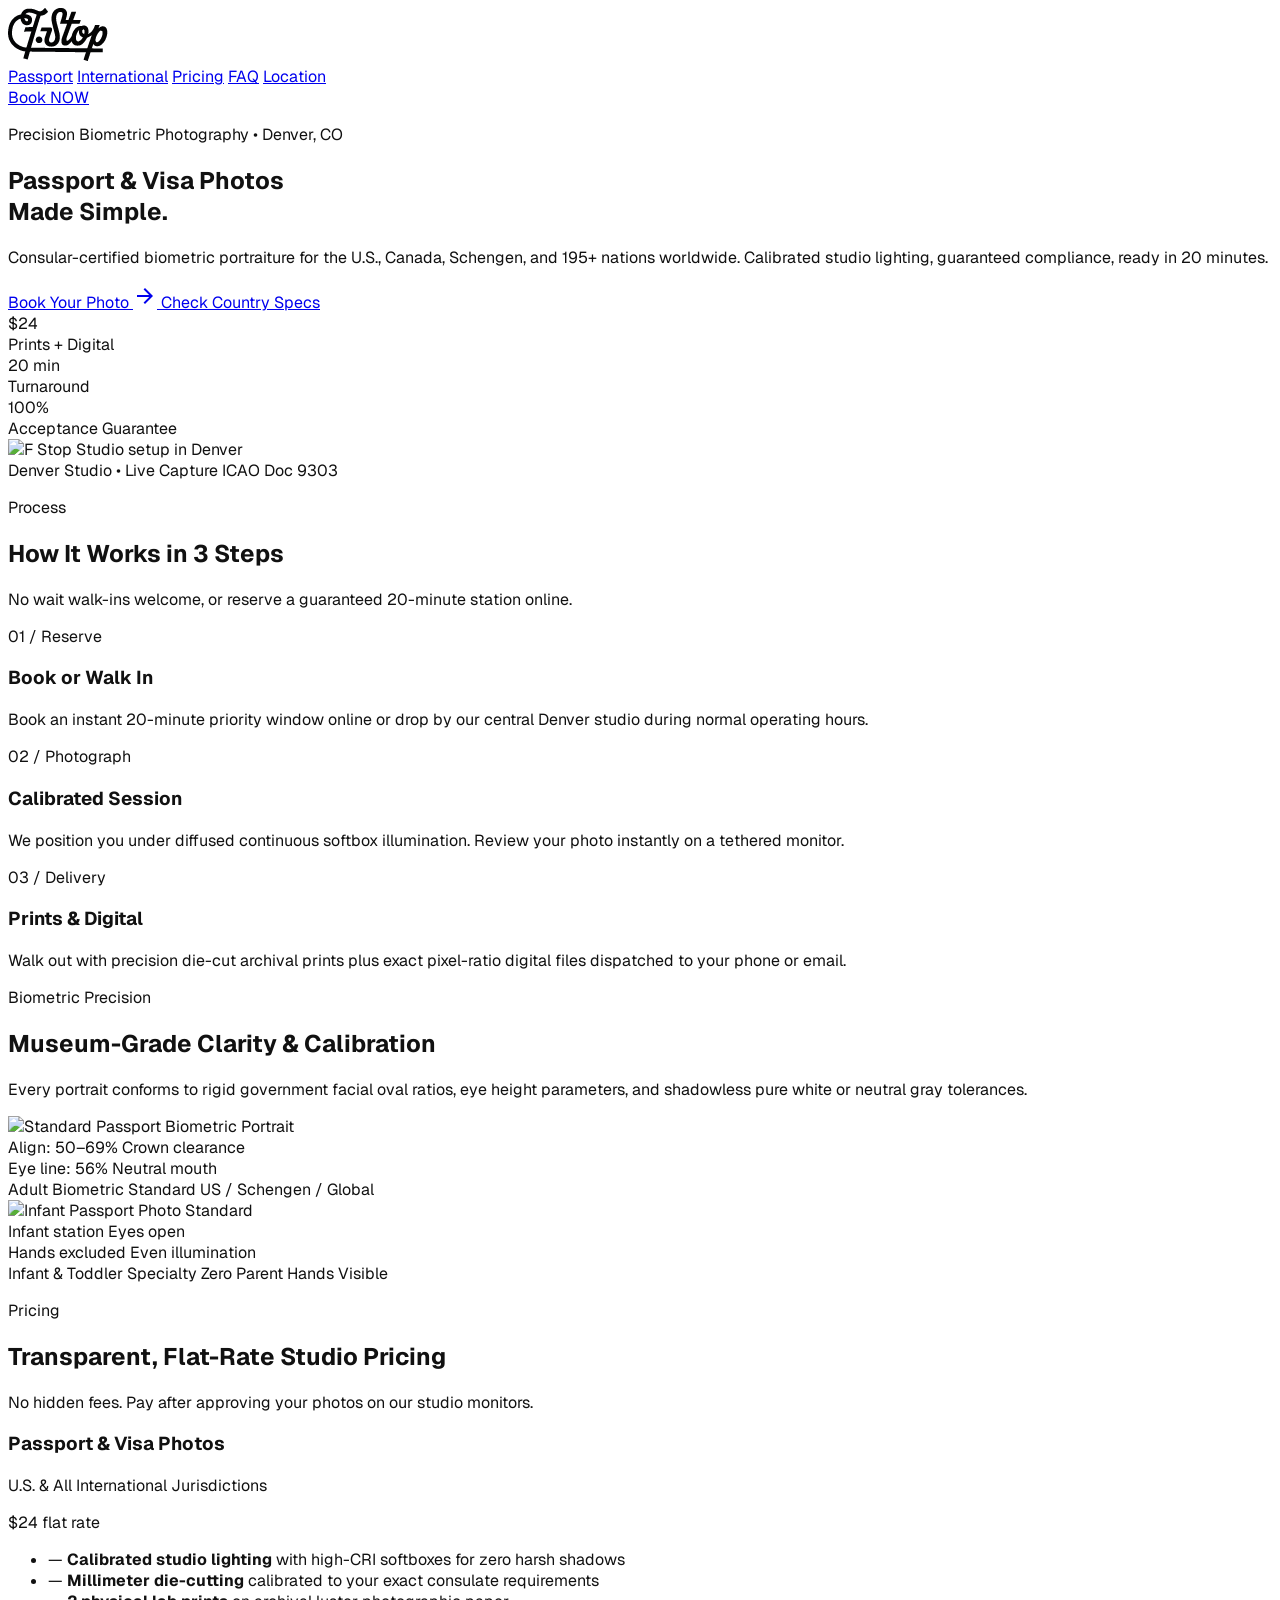
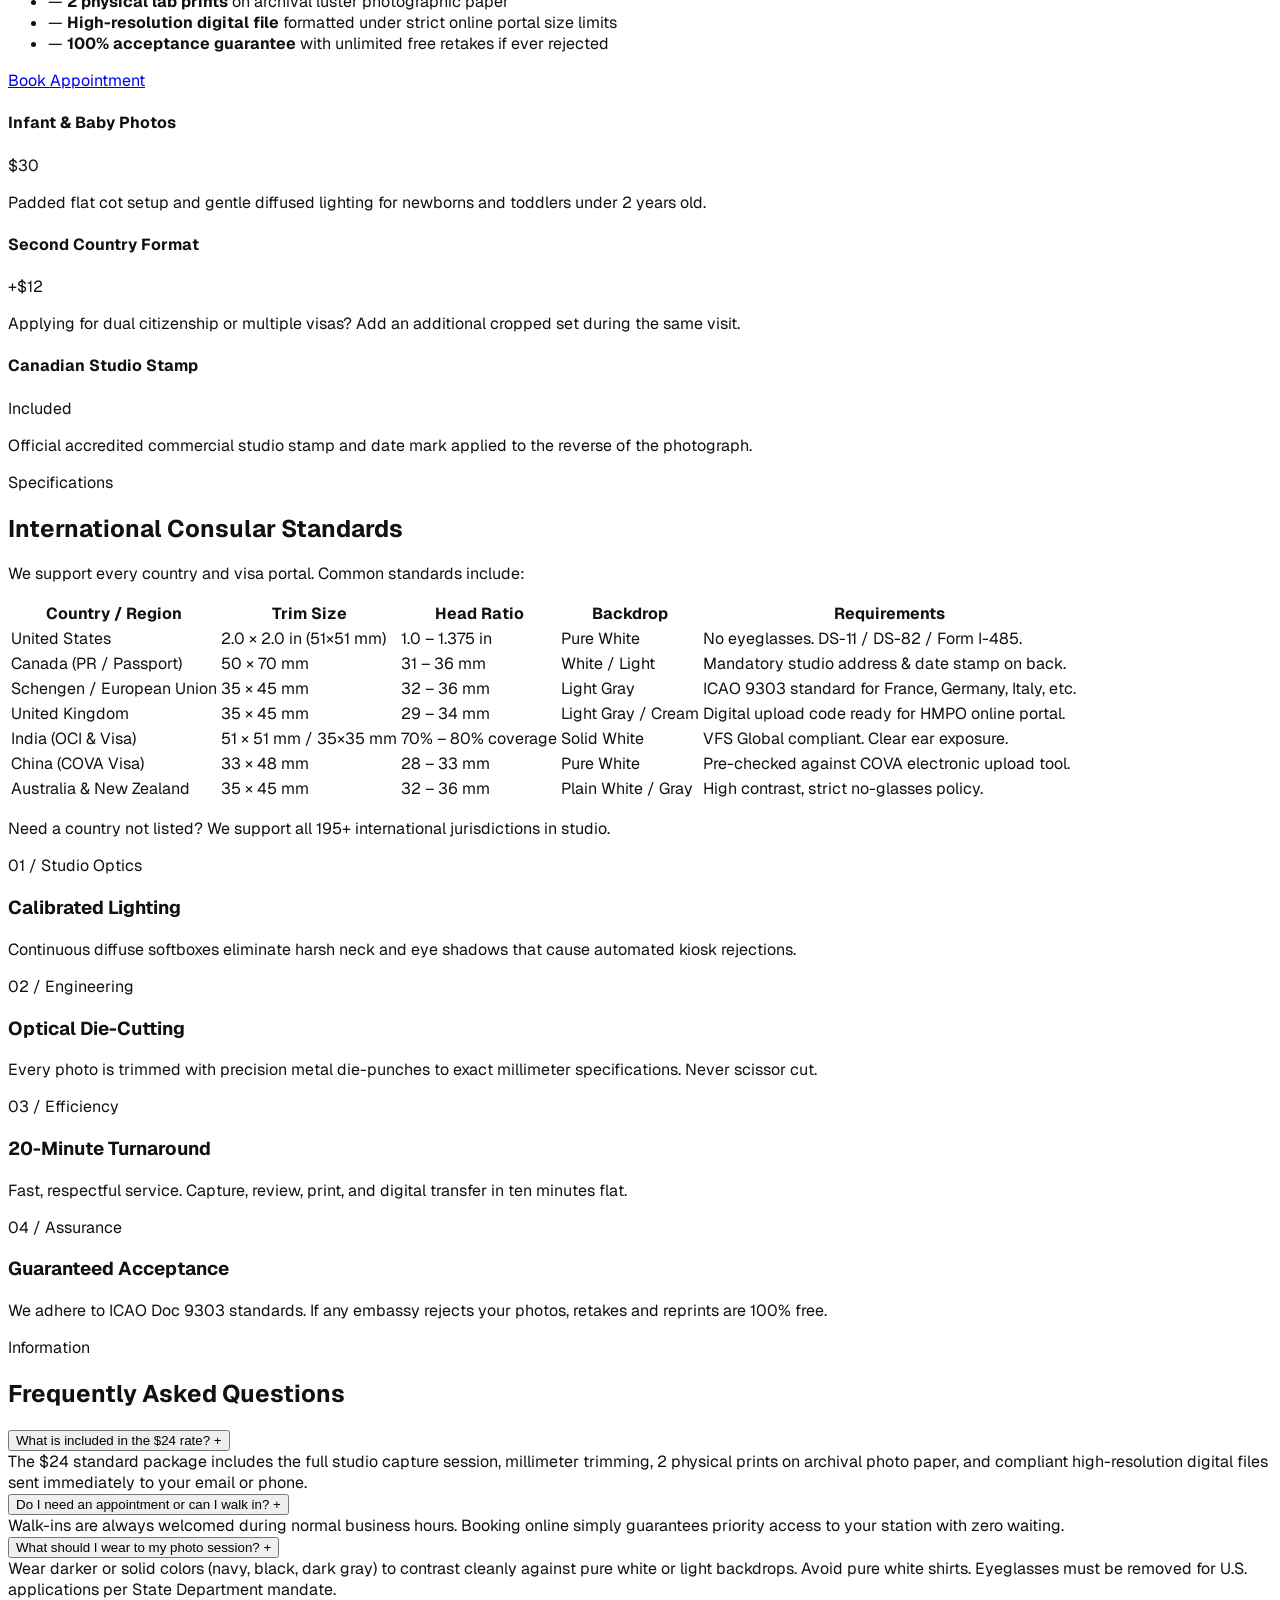
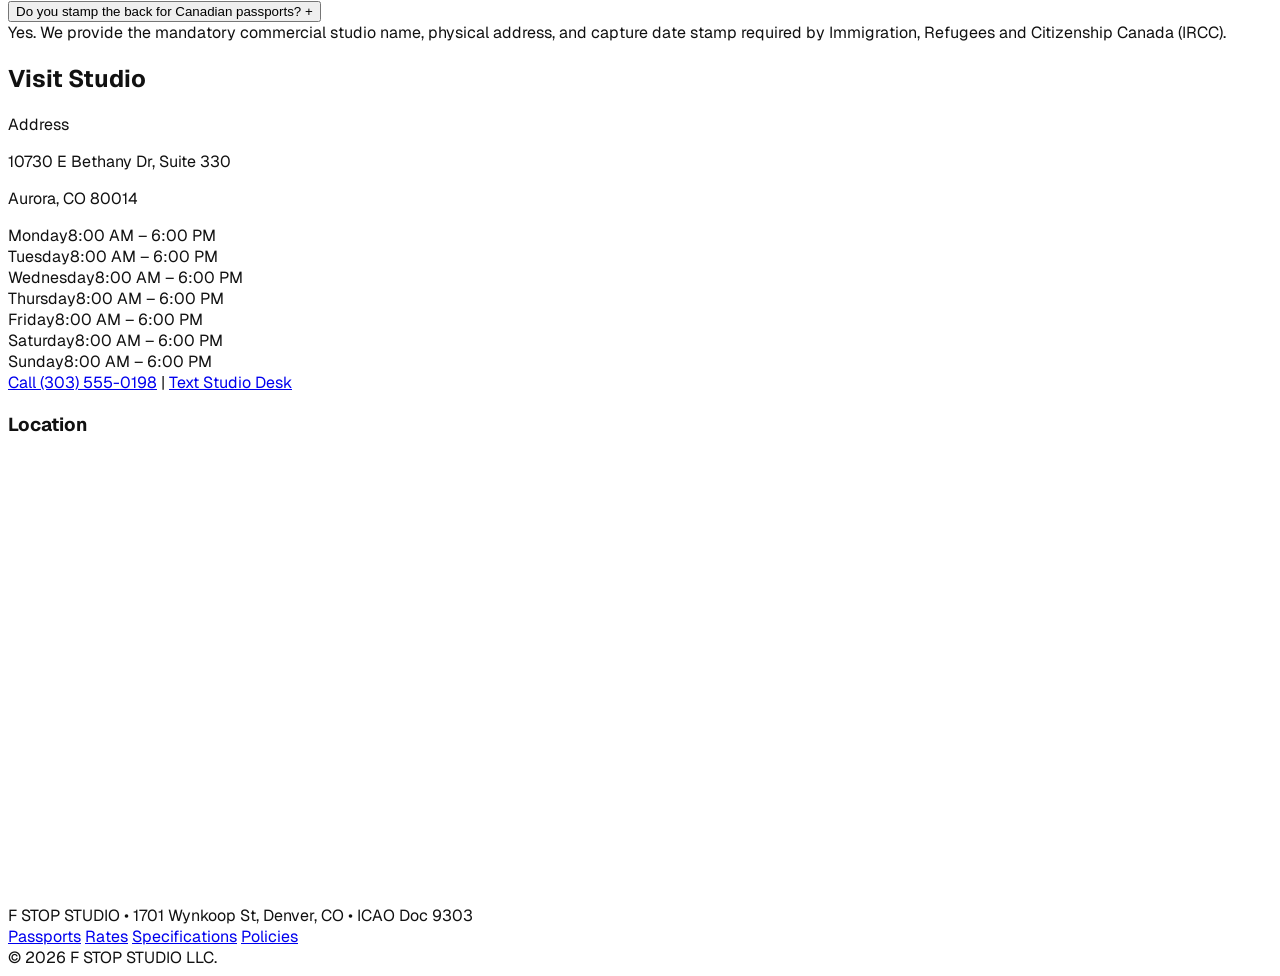
==== code.html @ d43435d1 "frist commit Co-authored-by: Copilot <copilot@github.com>" ====
<!DOCTYPE html>

<html class="scroll-smooth" lang="en"><head>
<meta charset="utf-8"/>
<meta content="width=device-width, initial-scale=1.0" name="viewport"/>
<title>F STOP — Precision Passport &amp; Visa Studio</title>
<link href="https://fonts.googleapis.com" rel="preconnect"/>
<link crossorigin="" href="https://fonts.gstatic.com" rel="preconnect"/>
<link href="https://fonts.googleapis.com/css2?family=Geist:wght@300;400;500;600&amp;family=JetBrains+Mono:wght@400;500&amp;display=swap" rel="stylesheet"/>
<link href="https://fonts.googleapis.com/css2?family=Material+Symbols+Outlined:wght,FILL@100..700,0..1&amp;display=swap" rel="stylesheet"/>
<script src="https://cdn.tailwindcss.com?plugins=forms,container-queries"></script>
<script id="tailwind-config">
    tailwind.config = {
      darkMode: "class",
      theme: {
        extend: {
          colors: {
            surface: "#FFFFFF",
            border: "#E5E7EB",
            muted: "#71717A",
            dark: "#111111",
            primary: "#000000"
          },
          fontFamily: {
            sans: ["Geist", "sans-serif"],
            mono: ["JetBrains Mono", "monospace"]
          }
        }
      }
    };
  </script>
<style>
    body {
      font-family: 'Geist', sans-serif;
      background-color: #FFFFFF;
      color: #111111;
      -webkit-font-smoothing: antialiased;
    }
  </style>
</head>
<body class="bg-surface text-dark selection:bg-black selection:text-white">
<!-- Minimal Header -->
<header class="fixed top-0 left-0 right-0 z-50 bg-white/90 backdrop-blur-md border-b border-border">
<div class="max-w-6xl mx-auto px-6 h-20 flex items-center justify-between">
<a class="flex items-center gap-3 tracking-tight group" href="#">
<!-- <span class="font-mono text-xs tracking-widest font-semibold uppercase border border-dark px-2 py-0.5">F STOP</span> -->
<span>
  <img src="Asset 4.png" alt="F Stop" style="width: 100px; height: auto;">
</span>
<!-- <span class="text-sm font-medium tracking-tight text-muted">Passport Studio</span> -->
</a>
<nav class="hidden md:flex items-center gap-8 text-sm">
<a class="text-dark/70 hover:text-dark transition-colors" href="#services">Passport</a>
<a class="text-dark/70 hover:text-dark transition-colors" href="#specs">International</a>
<a class="text-dark/70 hover:text-dark transition-colors" href="#pricing">Pricing</a>
<a class="text-dark/70 hover:text-dark transition-colors" href="#faq">FAQ</a>
<a class="text-dark/70 hover:text-dark transition-colors" href="#location">Location</a>
</nav>
<div class="flex items-center gap-4">
<a class="hidden sm:block font-mono text-xs text-muted hover:text-dark transition-colors" href="tel:3035550198"></a>
<a class="bg-black text-white px-5 py-2 text-xs font-mono uppercase tracking-wider hover:bg-neutral-800 transition-colors" href="https://app.acuityscheduling.com/schedule.php?owner=40415952">
          Book NOW
        </a>
</div>
</div>
</header>
<main class="pt-20">
<!-- Hero Section -->
<section class="max-w-6xl mx-auto px-6 pt-20 pb-24 border-b border-border">
<div class="grid grid-cols-1 lg:grid-cols-12 gap-12 lg:gap-8 items-center">
<div class="lg:col-span-7 space-y-8">
<div class="space-y-4">
<p class="font-mono text-xs tracking-widest uppercase text-muted">Precision Biometric Photography • Denver, CO</p>
<h1 class="text-5xl sm:text-6xl font-semibold tracking-tight leading-[1.08] text-dark">
              Passport &amp; Visa Photos <br/>
<span class="text-muted font-normal">Made Simple.</span>
</h1>
<p class="text-lg text-muted max-w-xl font-light leading-relaxed pt-2">
              Consular-certified biometric portraiture for the U.S., Canada, Schengen, and 195+ nations worldwide. Calibrated studio lighting, guaranteed compliance, ready in 20 minutes.
            </p>
</div>
<div class="flex flex-wrap items-center gap-4 pt-2">
<a class="bg-black text-white px-8 py-3.5 text-xs font-mono uppercase tracking-wider hover:bg-neutral-800 transition-all flex items-center gap-2" href="https://app.acuityscheduling.com/schedule.php?owner=40415952">
<span>Book Your Photo</span>
<span class="material-symbols-outlined text-[16px]">arrow_forward</span>
</a>
<a class="border border-border text-dark px-6 py-3.5 text-xs font-mono uppercase tracking-wider hover:border-dark transition-colors" href="#specs">
              Check Country Specs
            </a>
</div>
<div class="pt-6 border-t border-border grid grid-cols-3 gap-6 text-left">
<div>
<div class="font-mono text-2xl font-medium tracking-tight">$24</div>
<div class="text-xs text-muted mt-1 font-mono uppercase">Prints + Digital</div>
</div>
<div>
<div class="font-mono text-2xl font-medium tracking-tight">20 min</div>
<div class="text-xs text-muted mt-1 font-mono uppercase">Turnaround</div>
</div>
<div>
<div class="font-mono text-2xl font-medium tracking-tight">100%</div>
<div class="text-xs text-muted mt-1 font-mono uppercase">Acceptance Guarantee</div>
</div>
</div>
</div>
<div class="lg:col-span-5">
<div class="relative border border-border p-2 bg-white">
<img alt="F Stop Studio setup in Denver" class="w-full aspect-[4/3] object-cover grayscale contrast-105" src="https://lh3.googleusercontent.com/aida/[base64]"/>
<div class="p-4 flex items-center justify-between border-t border-border mt-2 font-mono text-[11px] text-muted uppercase">
<span>Denver Studio • Live Capture</span>
<span>ICAO Doc 9303</span>
</div>
</div>
</div>
</div>
</section>
<!-- How It Works (Ultra-clean 3 Steps) -->
<section class="max-w-6xl mx-auto px-6 py-24 border-b border-border">
<div class="flex flex-col md:flex-row md:items-end justify-between mb-16 gap-4">
<div>
<p class="font-mono text-xs uppercase tracking-widest text-muted mb-2">Process</p>
<h2 class="text-3xl font-semibold tracking-tight">How It Works in 3 Steps</h2>
</div>
<p class="text-sm text-muted max-w-sm">No wait walk-ins welcome, or reserve a guaranteed 20-minute station online.</p>
</div>
<div class="grid grid-cols-1 md:grid-cols-3 gap-8">
<div class="border-t border-dark pt-6 space-y-3">
<span class="font-mono text-xs text-muted uppercase block">01 / Reserve</span>
<h3 class="text-lg font-medium text-dark">Book or Walk In</h3>
<p class="text-sm text-muted leading-relaxed font-light">
            Book an instant 20-minute priority window online or drop by our central Denver studio during normal operating hours.
          </p>
</div>
<div class="border-t border-dark pt-6 space-y-3">
<span class="font-mono text-xs text-muted uppercase block">02 / Photograph</span>
<h3 class="text-lg font-medium text-dark">Calibrated Session</h3>
<p class="text-sm text-muted leading-relaxed font-light">
            We position you under diffused continuous softbox illumination. Review your photo instantly on a tethered monitor.
          </p>
</div>
<div class="border-t border-dark pt-6 space-y-3">
<span class="font-mono text-xs text-muted uppercase block">03 / Delivery</span>
<h3 class="text-lg font-medium text-dark">Prints &amp; Digital</h3>
<p class="text-sm text-muted leading-relaxed font-light">
            Walk out with precision die-cut archival prints plus exact pixel-ratio digital files dispatched to your phone or email.
          </p>
</div>
</div>
</section>
<!-- Visual Biometric Showcase -->
<section class="max-w-6xl mx-auto px-6 py-24 border-b border-border">
<div class="max-w-2xl mb-16">
<p class="font-mono text-xs uppercase tracking-widest text-muted mb-2">Biometric Precision</p>
<h2 class="text-3xl font-semibold tracking-tight">Museum-Grade Clarity &amp; Calibration</h2>
<p class="text-sm text-muted font-light mt-3">Every portrait conforms to rigid government facial oval ratios, eye height parameters, and shadowless pure white or neutral gray tolerances.</p>
</div>
<div class="grid grid-cols-1 md:grid-cols-2 gap-8">
<!-- Adult Sample -->
<div class="border border-border p-4 bg-white">
<div class="relative overflow-hidden aspect-square bg-neutral-100">
<img alt="Standard Passport Biometric Portrait" class="w-full h-full object-cover grayscale" src="https://lh3.googleusercontent.com/aida/[base64]"/>
<!-- Minimal reticle overlay -->
<div class="absolute inset-0 border border-dark/20 m-6 pointer-events-none flex flex-col justify-between p-3 font-mono text-[10px] text-dark/60 uppercase">
<div class="flex justify-between">
<span>Align: 50–69%</span>
<span>Crown clearance</span>
</div>
<div class="border-t border-dashed border-dark/30 w-full"></div>
<div class="flex justify-between">
<span>Eye line: 56%</span>
<span>Neutral mouth</span>
</div>
</div>
</div>
<div class="pt-4 flex items-center justify-between font-mono text-xs">
<span class="font-medium text-dark uppercase">Adult Biometric Standard</span>
<span class="text-muted">US / Schengen / Global</span>
</div>
</div>
<!-- Baby Sample -->
<div class="border border-border p-4 bg-white">
<div class="relative overflow-hidden aspect-square bg-neutral-100">
<img alt="Infant Passport Photo Standard" class="w-full h-full object-cover grayscale" src="https://lh3.googleusercontent.com/aida/[base64]"/>
<div class="absolute inset-0 border border-dark/20 m-6 pointer-events-none flex flex-col justify-between p-3 font-mono text-[10px] text-dark/60 uppercase">
<div class="flex justify-between">
<span>Infant station</span>
<span>Eyes open</span>
</div>
<div class="border-t border-dashed border-dark/30 w-full"></div>
<div class="flex justify-between">
<span>Hands excluded</span>
<span>Even illumination</span>
</div>
</div>
</div>
<div class="pt-4 flex items-center justify-between font-mono text-xs">
<span class="font-medium text-dark uppercase">Infant &amp; Toddler Specialty</span>
<span class="text-muted">Zero Parent Hands Visible</span>
</div>
</div>
</div>
</section>
<!-- Pricing (Consolidated & Minimal) -->
<section class="max-w-6xl mx-auto px-6 py-24 border-b border-border" id="pricing">
<div class="max-w-2xl mb-16">
<p class="font-mono text-xs uppercase tracking-widest text-muted mb-2">Pricing</p>
<h2 class="text-3xl font-semibold tracking-tight">Transparent, Flat-Rate Studio Pricing</h2>
<p class="text-sm text-muted font-light mt-3">No hidden fees. Pay after approving your photos on our studio monitors.</p>
</div>
<div class="grid grid-cols-1 lg:grid-cols-12 gap-8">
<!-- Main Service -->
<div class="lg:col-span-7 border border-dark p-8 md:p-10 flex flex-col justify-between">
<div>
<div class="flex items-baseline justify-between border-b border-border pb-6">
<div>
<h3 class="text-xl font-medium text-dark">Passport &amp; Visa Photos</h3>
<p class="text-xs font-mono uppercase text-muted mt-1">U.S. &amp; All International Jurisdictions</p>
</div>
<div class="text-right">
<span class="font-mono text-4xl font-semibold">$24</span>
<span class="text-xs text-muted block font-mono">flat rate</span>
</div>
</div>
<ul class="space-y-4 py-8 text-sm font-light">
<li class="flex items-start gap-3">
<span class="font-mono text-xs text-muted mt-0.5">—</span>
<span><strong>Calibrated studio lighting</strong> with high-CRI softboxes for zero harsh shadows</span>
</li>
<li class="flex items-start gap-3">
<span class="font-mono text-xs text-muted mt-0.5">—</span>
<span><strong>Millimeter die-cutting</strong> calibrated to your exact consulate requirements</span>
</li>
<li class="flex items-start gap-3">
<span class="font-mono text-xs text-muted mt-0.5">—</span>
<span><strong>2 physical lab prints</strong> on archival luster photographic paper</span>
</li>
<li class="flex items-start gap-3">
<span class="font-mono text-xs text-muted mt-0.5">—</span>
<span><strong>High-resolution digital file</strong> formatted under strict online portal size limits</span>
</li>
<li class="flex items-start gap-3">
<span class="font-mono text-xs text-muted mt-0.5">—</span>
<span><strong>100% acceptance guarantee</strong> with unlimited free retakes if ever rejected</span>
</li>
</ul>
</div>
<a class="w-full bg-black text-white text-center py-3.5 text-xs font-mono uppercase tracking-wider hover:bg-neutral-800 transition-colors" href="https://app.acuityscheduling.com/schedule.php?owner=40415952">
            Book Appointment 
          </a>
</div>
<!-- Add-on Services -->
<div class="lg:col-span-5 flex flex-col justify-between gap-6">
<div class="border border-border p-6 space-y-2">
<div class="flex justify-between items-baseline">
<h4 class="font-medium text-dark text-base">Infant &amp; Baby Photos</h4>
<span class="font-mono text-lg font-medium">$30</span>
</div>
<p class="text-xs text-muted leading-relaxed font-light">
              Padded flat cot setup and gentle diffused lighting for newborns and toddlers under 2 years old.
            </p>
</div>
<div class="border border-border p-6 space-y-2">
<div class="flex justify-between items-baseline">
<h4 class="font-medium text-dark text-base">Second Country Format</h4>
<span class="font-mono text-lg font-medium">+$12</span>
</div>
<p class="text-xs text-muted leading-relaxed font-light">
              Applying for dual citizenship or multiple visas? Add an additional cropped set during the same visit.
            </p>
</div>
<div class="border border-border p-6 space-y-2">
<div class="flex justify-between items-baseline">
<h4 class="font-medium text-dark text-base">Canadian Studio Stamp</h4>
<span class="font-mono text-lg font-medium">Included</span>
</div>
<p class="text-xs text-muted leading-relaxed font-light">
              Official accredited commercial studio stamp and date mark applied to the reverse of the photograph.
            </p>
</div>
</div>
</div>
</section>
<!-- Country Specifications Grid (Clean & Scannable Table) -->
<section class="max-w-6xl mx-auto px-6 py-24 border-b border-border" id="specs">
<div class="max-w-2xl mb-16">
<p class="font-mono text-xs uppercase tracking-widest text-muted mb-2">Specifications</p>
<h2 class="text-3xl font-semibold tracking-tight">International Consular Standards</h2>
<p class="text-sm text-muted font-light mt-3">We support every country and visa portal. Common standards include:</p>
</div>
<div class="overflow-x-auto">
<table class="w-full text-left text-sm font-light border-collapse">
<thead>
<tr class="border-b border-dark font-mono text-xs uppercase text-muted">
<th class="py-4 pr-6">Country / Region</th>
<th class="py-4 px-6">Trim Size</th>
<th class="py-4 px-6">Head Ratio</th>
<th class="py-4 px-6">Backdrop</th>
<th class="py-4 pl-6">Requirements</th>
</tr>
</thead>
<tbody class="divide-y divide-border">
<tr>
<td class="py-4 pr-6 font-medium text-dark">United States</td>
<td class="py-4 px-6 font-mono text-xs">2.0 × 2.0 in (51×51 mm)</td>
<td class="py-4 px-6">1.0 – 1.375 in</td>
<td class="py-4 px-6">Pure White</td>
<td class="py-4 pl-6 text-muted text-xs">No eyeglasses. DS-11 / DS-82 / Form I-485.</td>
</tr>
<tr>
<td class="py-4 pr-6 font-medium text-dark">Canada (PR / Passport)</td>
<td class="py-4 px-6 font-mono text-xs">50 × 70 mm</td>
<td class="py-4 px-6">31 – 36 mm</td>
<td class="py-4 px-6">White / Light</td>
<td class="py-4 pl-6 text-muted text-xs">Mandatory studio address &amp; date stamp on back.</td>
</tr>
<tr>
<td class="py-4 pr-6 font-medium text-dark">Schengen / European Union</td>
<td class="py-4 px-6 font-mono text-xs">35 × 45 mm</td>
<td class="py-4 px-6">32 – 36 mm</td>
<td class="py-4 px-6">Light Gray</td>
<td class="py-4 pl-6 text-muted text-xs">ICAO 9303 standard for France, Germany, Italy, etc.</td>
</tr>
<tr>
<td class="py-4 pr-6 font-medium text-dark">United Kingdom</td>
<td class="py-4 px-6 font-mono text-xs">35 × 45 mm</td>
<td class="py-4 px-6">29 – 34 mm</td>
<td class="py-4 px-6">Light Gray / Cream</td>
<td class="py-4 pl-6 text-muted text-xs">Digital upload code ready for HMPO online portal.</td>
</tr>
<tr>
<td class="py-4 pr-6 font-medium text-dark">India (OCI &amp; Visa)</td>
<td class="py-4 px-6 font-mono text-xs">51 × 51 mm / 35×35 mm</td>
<td class="py-4 px-6">70% – 80% coverage</td>
<td class="py-4 px-6">Solid White</td>
<td class="py-4 pl-6 text-muted text-xs">VFS Global compliant. Clear ear exposure.</td>
</tr>
<tr>
<td class="py-4 pr-6 font-medium text-dark">China (COVA Visa)</td>
<td class="py-4 px-6 font-mono text-xs">33 × 48 mm</td>
<td class="py-4 px-6">28 – 33 mm</td>
<td class="py-4 px-6">Pure White</td>
<td class="py-4 pl-6 text-muted text-xs">Pre-checked against COVA electronic upload tool.</td>
</tr>
<tr>
<td class="py-4 pr-6 font-medium text-dark">Australia &amp; New Zealand</td>
<td class="py-4 px-6 font-mono text-xs">35 × 45 mm</td>
<td class="py-4 px-6">32 – 36 mm</td>
<td class="py-4 px-6">Plain White / Gray</td>
<td class="py-4 pl-6 text-muted text-xs">High contrast, strict no-glasses policy.</td>
</tr>
</tbody>
</table>
</div>
<p class="text-xs font-mono text-muted mt-6">Need a country not listed? We support all 195+ international jurisdictions in studio.</p>
</section>
<!-- Why F Stop (4 Minimalist Pillars) -->
<section class="max-w-6xl mx-auto px-6 py-24 border-b border-border">
<div class="grid grid-cols-1 md:grid-cols-2 lg:grid-cols-4 gap-8">
<div class="space-y-3">
<span class="font-mono text-xs text-muted uppercase block">01 / Studio Optics</span>
<h3 class="text-base font-medium text-dark">Calibrated Lighting</h3>
<p class="text-xs text-muted leading-relaxed font-light">
            Continuous diffuse softboxes eliminate harsh neck and eye shadows that cause automated kiosk rejections.
          </p>
</div>
<div class="space-y-3">
<span class="font-mono text-xs text-muted uppercase block">02 / Engineering</span>
<h3 class="text-base font-medium text-dark">Optical Die-Cutting</h3>
<p class="text-xs text-muted leading-relaxed font-light">
            Every photo is trimmed with precision metal die-punches to exact millimeter specifications. Never scissor cut.
          </p>
</div>
<div class="space-y-3">
<span class="font-mono text-xs text-muted uppercase block">03 / Efficiency</span>
<h3 class="text-base font-medium text-dark">20-Minute Turnaround</h3>
<p class="text-xs text-muted leading-relaxed font-light">
            Fast, respectful service. Capture, review, print, and digital transfer in ten minutes flat.
          </p>
</div>
<div class="space-y-3">
<span class="font-mono text-xs text-muted uppercase block">04 / Assurance</span>
<h3 class="text-base font-medium text-dark">Guaranteed Acceptance</h3>
<p class="text-xs text-muted leading-relaxed font-light">
            We adhere to ICAO Doc 9303 standards. If any embassy rejects your photos, retakes and reprints are 100% free.
          </p>
</div>
</div>
</section>
<!-- FAQ Accordion -->
<section class="max-w-6xl mx-auto px-6 py-24 border-b border-border" id="faq">
<div class="max-w-2xl mb-16">
<p class="font-mono text-xs uppercase tracking-widest text-muted mb-2">Information</p>
<h2 class="text-3xl font-semibold tracking-tight">Frequently Asked Questions</h2>
</div>
<div class="max-w-3xl space-y-4 divide-y divide-border">
<div class="pt-4">
<button class="w-full text-left font-medium text-dark flex justify-between items-center py-2 text-base" onclick="this.nextElementSibling.classList.toggle('hidden')">
<span>What is included in the $24 rate?</span>
<span class="font-mono text-muted text-sm">+</span>
</button>
<div class="text-sm text-muted font-light pt-2 pb-4 leading-relaxed">
            The $24 standard package includes the full studio capture session, millimeter trimming, 2 physical prints on archival photo paper, and compliant high-resolution digital files sent immediately to your email or phone.
          </div>
</div>
<div class="pt-4">
<button class="w-full text-left font-medium text-dark flex justify-between items-center py-2 text-base" onclick="this.nextElementSibling.classList.toggle('hidden')">
<span>Do I need an appointment or can I walk in?</span>
<span class="font-mono text-muted text-sm">+</span>
</button>
<div class="hidden text-sm text-muted font-light pt-2 pb-4 leading-relaxed">
            Walk-ins are always welcomed during normal business hours. Booking online simply guarantees priority access to your station with zero waiting.
          </div>
</div>
<div class="pt-4">
<button class="w-full text-left font-medium text-dark flex justify-between items-center py-2 text-base" onclick="this.nextElementSibling.classList.toggle('hidden')">
<span>What should I wear to my photo session?</span>
<span class="font-mono text-muted text-sm">+</span>
</button>
<div class="hidden text-sm text-muted font-light pt-2 pb-4 leading-relaxed">
            Wear darker or solid colors (navy, black, dark gray) to contrast cleanly against pure white or light backdrops. Avoid pure white shirts. Eyeglasses must be removed for U.S. applications per State Department mandate.
          </div>
</div>
<div class="pt-4">
<button class="w-full text-left font-medium text-dark flex justify-between items-center py-2 text-base" onclick="this.nextElementSibling.classList.toggle('hidden')">
<span>Do you stamp the back for Canadian passports?</span>
<span class="font-mono text-muted text-sm">+</span>
</button>
<div class="hidden text-sm text-muted font-light pt-2 pb-4 leading-relaxed">
            Yes. We provide the mandatory commercial studio name, physical address, and capture date stamp required by Immigration, Refugees and Citizenship Canada (IRCC).
          </div>
</div>
</div>
</section>
<!-- Location & Direct Booking -->
<section class="max-w-6xl mx-auto px-6 py-24" id="book">
<div class="grid grid-cols-1 lg:grid-cols-12 gap-12 items-start" id="location">
<!-- Location details -->
<div class="lg:col-span-5 space-y-6">
<div>
<!-- <p class="font-mono text-xs uppercase tracking-widest text-muted mb-2">Visit Studio</p> -->
<h2 class="text-3xl font-semibold tracking-tight">Visit Studio</h2>
</div>
<div class="border border-border p-6 space-y-4">
<div>
<span class="font-mono text-xs uppercase text-muted block mb-1">Address</span>
<p class="text-sm font-medium text-dark">10730 E Bethany Dr, Suite 330</p>
<p class="text-sm text-muted">Aurora, CO 80014</p>
</div>
<div class="border-t border-border pt-4">
<!-- <span class="font-mono text-xs uppercase text-muted block mb-1">Studio Hours</span> -->
<div class="text-xs font-mono space-y-1 text-muted">

<div class="flex justify-between"><span>Monday</span><span class="text-dark font-medium">8:00 AM – 6:00 PM</span></div>
<div class="flex justify-between"><span>Tuesday</span><span class="text-dark font-medium">8:00 AM – 6:00 PM</span></div>
<div class="flex justify-between"><span>Wednesday</span><span class="text-dark font-medium">8:00 AM – 6:00 PM</span></div>
<div class="flex justify-between"><span>Thursday</span><span class="text-dark font-medium">8:00 AM – 6:00 PM</span></div>
<div class="flex justify-between"><span>Friday</span><span class="text-dark font-medium">8:00 AM – 6:00 PM</span></div>
<div class="flex justify-between"><span>Saturday</span><span class="text-dark font-medium">8:00 AM – 6:00 PM</span></div>
<div class="flex justify-between"><span>Sunday</span><span class="text-dark font-medium">8:00 AM – 6:00 PM</span></div>

<div class="mt-4 text-sm text-dark">
  <!-- <span class="font-medium">Emergency appointments:</span>
  <a href="tel:7202667784" class="font-medium">720-266-7784</a> -->
</div>


</div>
</div>
<div class="border-t border-border pt-4 flex gap-4">
<a class="text-xs font-mono uppercase underline hover:text-muted" href="tel:3035550198">Call (303) 555-0198</a>
<span class="text-border">|</span>
<a class="text-xs font-mono uppercase underline hover:text-muted" href="sms:3035550198">Text Studio Desk</a>
</div>
</div>
</div>
<!-- Minimal booking form -->
<div class="lg:col-span-7 border border-dark p-8 md:p-10 bg-white">
<div class="mb-6 pb-6 border-b border-border">
<h3 class="text-xl font-medium text-dark">Location</h3>
<!-- <p class="text-xs font-mono uppercase text-muted mt-1">10-Minute Appointment • Pay $24 in Studio</p> -->
<div style="width: 100%; border-radius: 12px; overflow: hidden; filter: grayscale(100%);">
  <iframe 
    src="https://www.google.com/maps/embed?pb=!1m18!1m12!1m3!1d3071.429118468014!2d-104.8629672!3d39.6625607!2m3!1f0!2f0!3f0!3m2!1i1024!2i768!4f13.1!3m3!1m2!1s0x876c87ede02fca35%3A0xc6ae690328f31f79!2s10730%20E%20Bethany%20Dr%2C%20Aurora%2C%20CO%2080014!5e0!3m2!1sen!2sus!4v1789691724222!5m2!1sen!2sus"
    width="600"
    height="450"
    style="border: 0; width: 100%; height: 450px; display: block;"
    allowfullscreen=""
    loading="lazy"
    referrerpolicy="strict-origin-when-cross-origin">
  </iframe>
</div>
</div>

</div>
</div>
</section>
</main>
<!-- Minimalist Footer -->
<footer class="border-t border-border py-12 bg-white">
<div class="max-w-6xl mx-auto px-6 flex flex-col md:flex-row items-center justify-between gap-6 font-mono text-xs text-muted">
<div class="flex items-center gap-4">
<span class="text-dark font-medium">F STOP STUDIO</span>
<span>•</span>
<span>1701 Wynkoop St, Denver, CO</span>
<span>•</span>
<span>ICAO Doc 9303</span>
</div>
<div class="flex items-center gap-6">
<a class="hover:text-dark transition-colors" href="#services">Passports</a>
<a class="hover:text-dark transition-colors" href="#pricing">Rates</a>
<a class="hover:text-dark transition-colors" href="#specs">Specifications</a>
<a class="hover:text-dark transition-colors" href="#faq">Policies</a>
</div>
<div>
<span>© 2026 F STOP STUDIO LLC.</span>
</div>
</div>
</footer>
</body></html>
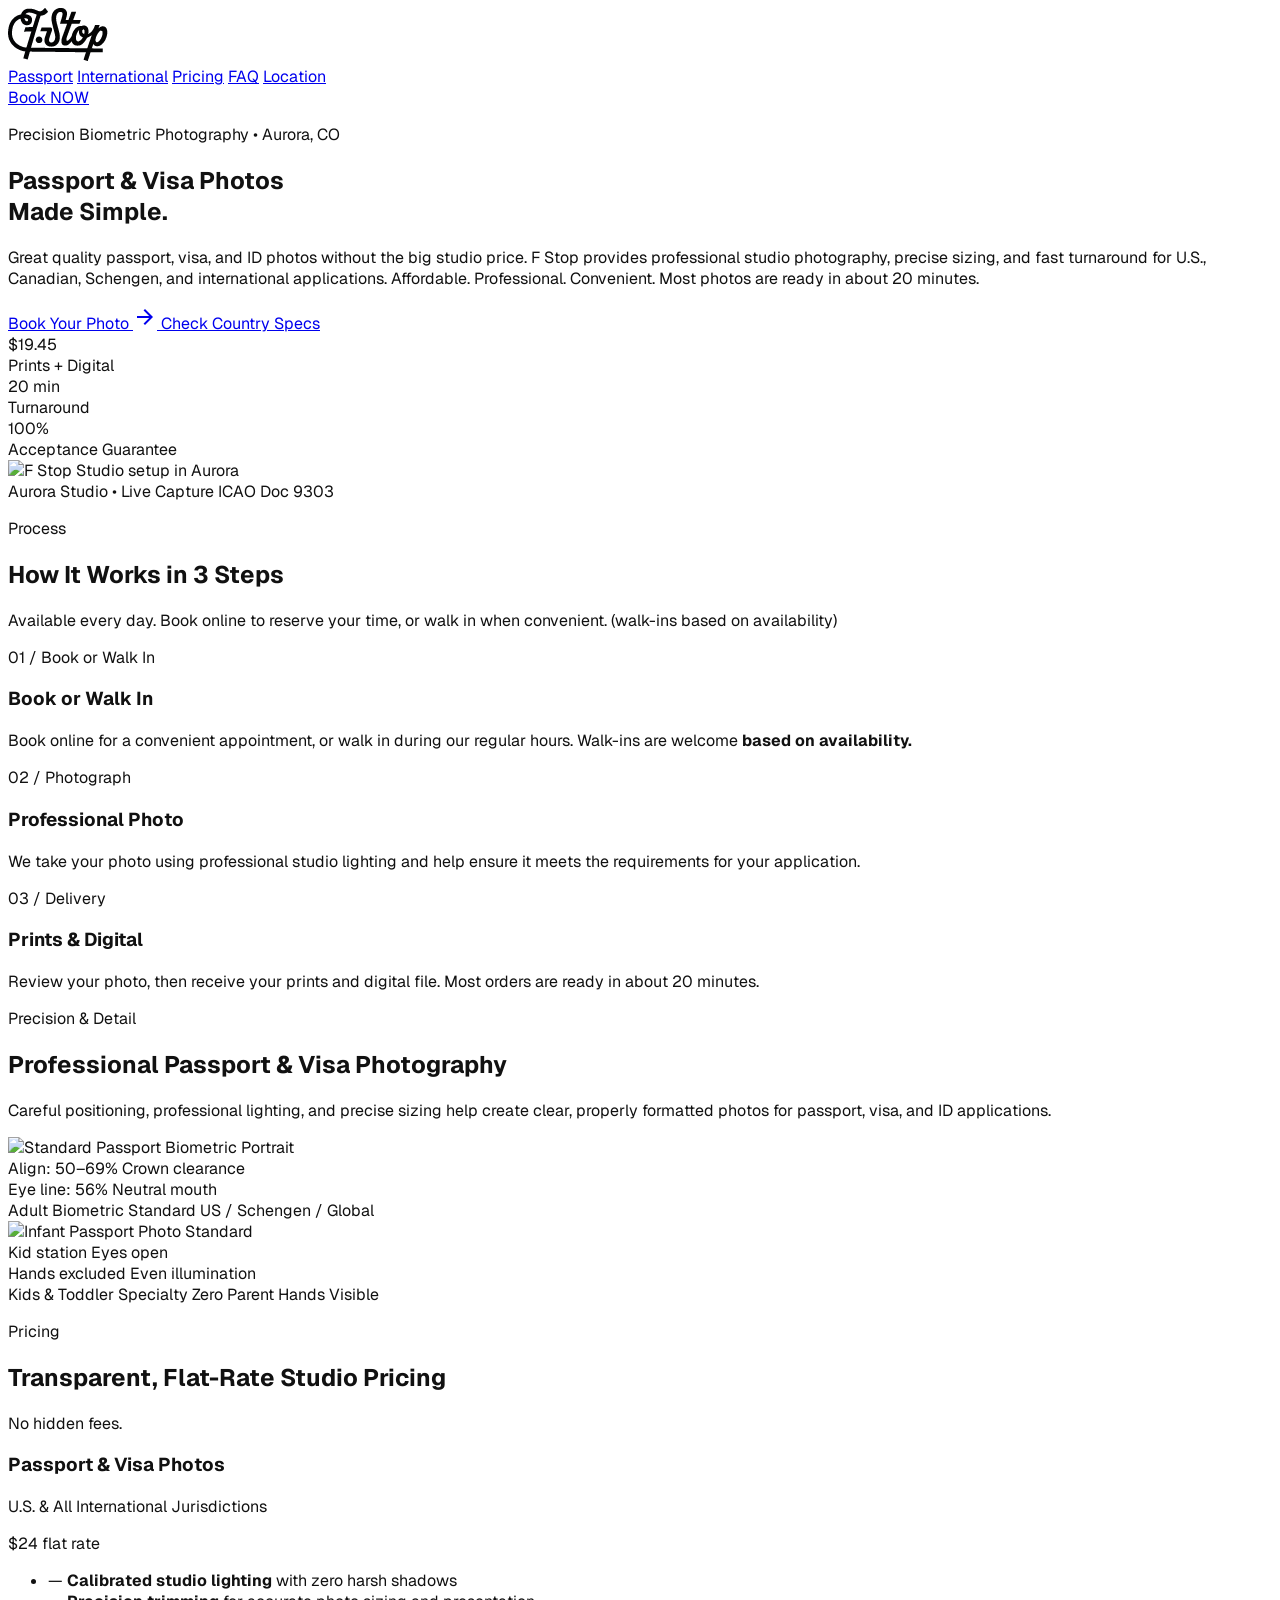
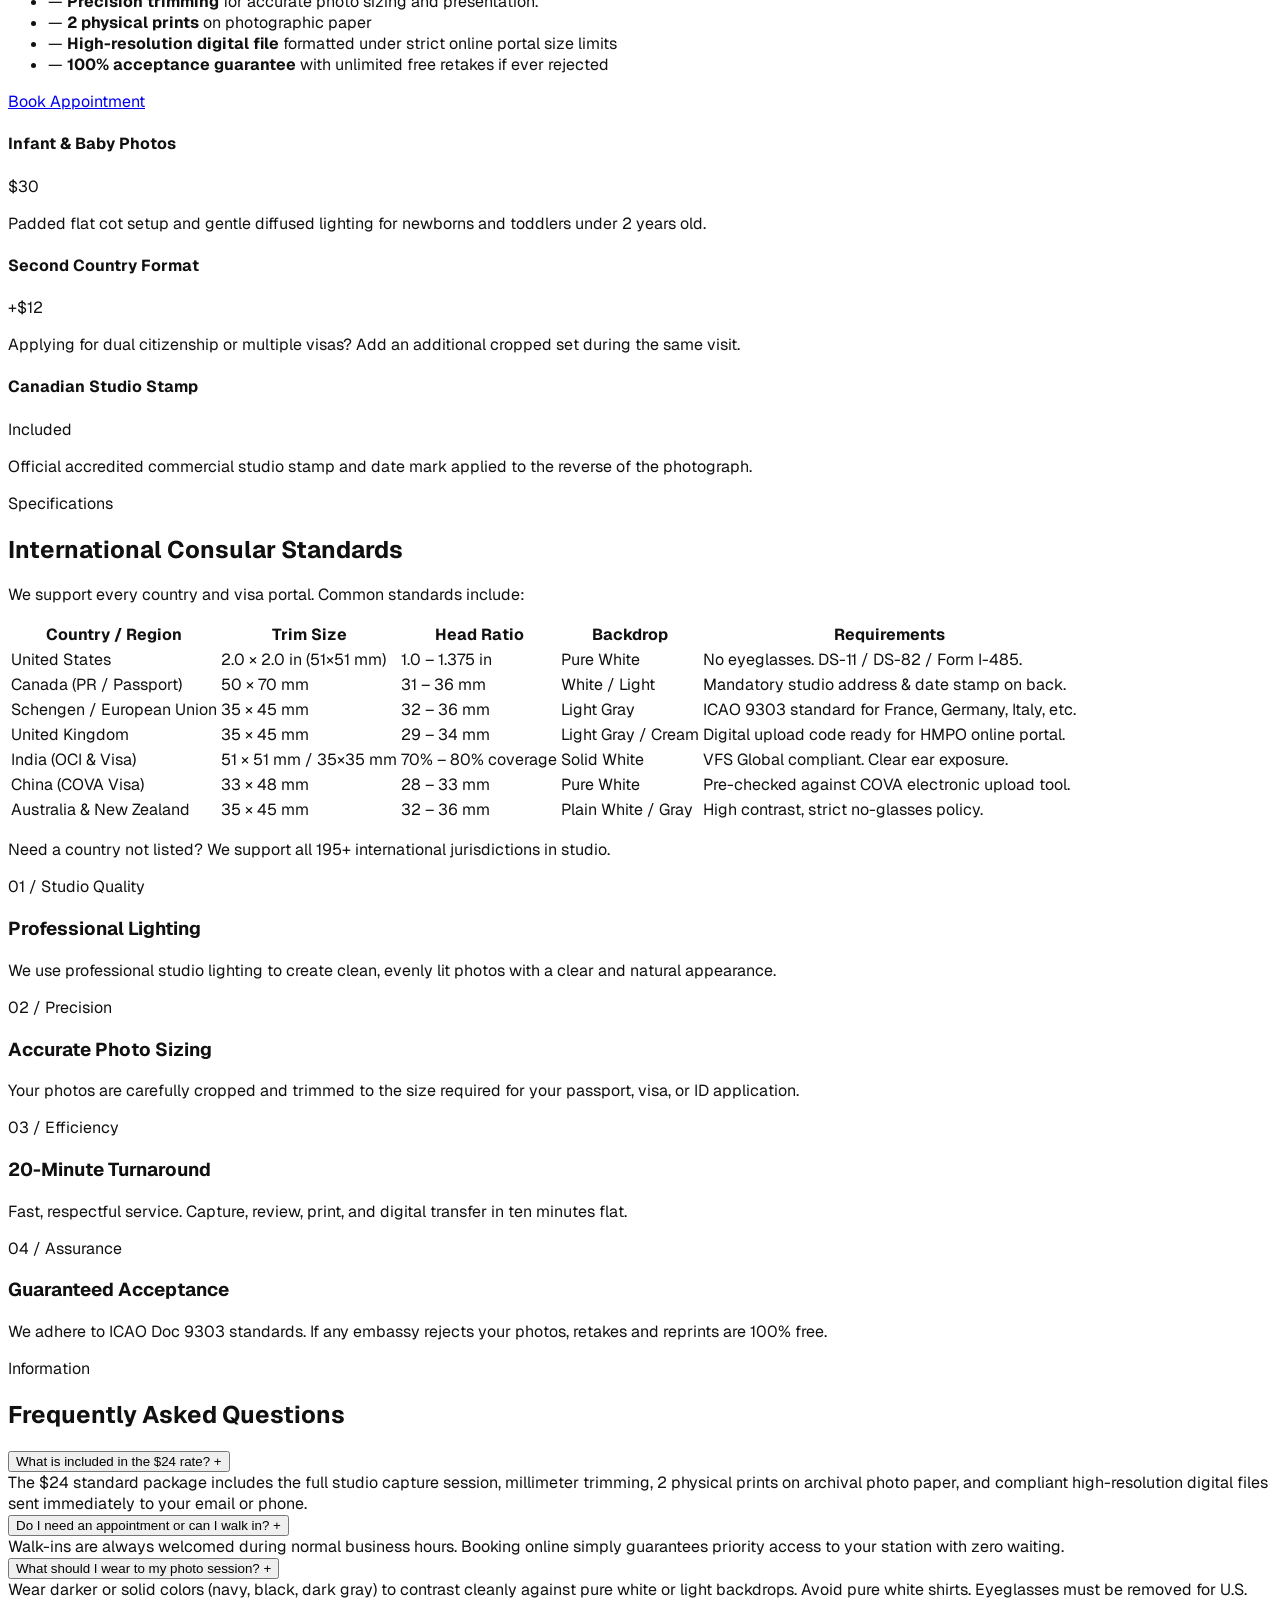
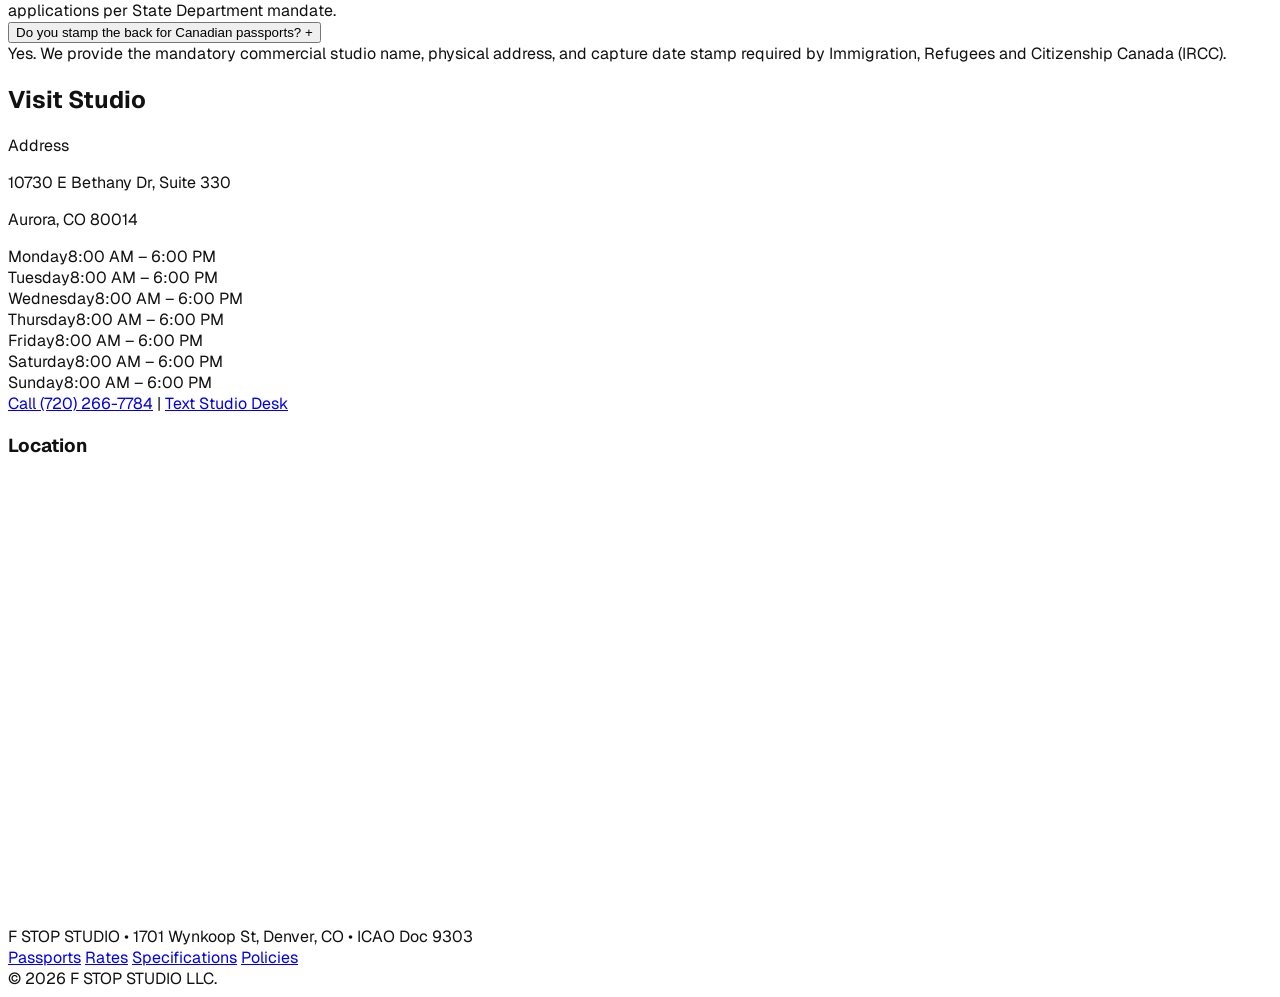
==== commit 126b9a66: "newly commited" ====
--- a/code.html
+++ b/code.html
@@ -50,7 +50,7 @@
 <!-- <span class="text-sm font-medium tracking-tight text-muted">Passport Studio</span> -->
 </a>
 <nav class="hidden md:flex items-center gap-8 text-sm">
-<a class="text-dark/70 hover:text-dark transition-colors" href="#services">Passport</a>
+<a href="#">Passport</a>
 <a class="text-dark/70 hover:text-dark transition-colors" href="#specs">International</a>
 <a class="text-dark/70 hover:text-dark transition-colors" href="#pricing">Pricing</a>
 <a class="text-dark/70 hover:text-dark transition-colors" href="#faq">FAQ</a>
@@ -70,13 +70,14 @@
 <div class="grid grid-cols-1 lg:grid-cols-12 gap-12 lg:gap-8 items-center">
 <div class="lg:col-span-7 space-y-8">
 <div class="space-y-4">
-<p class="font-mono text-xs tracking-widest uppercase text-muted">Precision Biometric Photography • Denver, CO</p>
+<p class="font-mono text-xs tracking-widest uppercase text-muted">Precision Biometric Photography • Aurora, CO</p>
 <h1 class="text-5xl sm:text-6xl font-semibold tracking-tight leading-[1.08] text-dark">
               Passport &amp; Visa Photos <br/>
 <span class="text-muted font-normal">Made Simple.</span>
 </h1>
 <p class="text-lg text-muted max-w-xl font-light leading-relaxed pt-2">
-              Consular-certified biometric portraiture for the U.S., Canada, Schengen, and 195+ nations worldwide. Calibrated studio lighting, guaranteed compliance, ready in 20 minutes.
+              Great quality passport, visa, and ID photos without the big studio price. F Stop provides professional studio photography, precise sizing, and fast turnaround for U.S., Canadian, Schengen, and international applications. Affordable. Professional. Convenient. Most photos are ready in about 20 minutes.
+
             </p>
 </div>
 <div class="flex flex-wrap items-center gap-4 pt-2">
@@ -90,7 +91,7 @@
 </div>
 <div class="pt-6 border-t border-border grid grid-cols-3 gap-6 text-left">
 <div>
-<div class="font-mono text-2xl font-medium tracking-tight">$24</div>
+<div class="font-mono text-2xl font-medium tracking-tight">$19.45</div>
 <div class="text-xs text-muted mt-1 font-mono uppercase">Prints + Digital</div>
 </div>
 <div>
@@ -105,9 +106,9 @@
 </div>
 <div class="lg:col-span-5">
 <div class="relative border border-border p-2 bg-white">
-<img alt="F Stop Studio setup in Denver" class="w-full aspect-[4/3] object-cover grayscale contrast-105" src="https://lh3.googleusercontent.com/aida/[base64]"/>
+<img alt="F Stop Studio setup in Aurora" class="w-full aspect-[4/3] object-cover grayscale contrast-105" src="https://i.postimg.cc/8CqzcG15/Gemini-Generated-Image-obi40dobi40dobi4.jpg"/>
 <div class="p-4 flex items-center justify-between border-t border-border mt-2 font-mono text-[11px] text-muted uppercase">
-<span>Denver Studio • Live Capture</span>
+<span>Aurora Studio • Live Capture</span>
 <span>ICAO Doc 9303</span>
 </div>
 </div>
@@ -121,28 +122,28 @@
 <p class="font-mono text-xs uppercase tracking-widest text-muted mb-2">Process</p>
 <h2 class="text-3xl font-semibold tracking-tight">How It Works in 3 Steps</h2>
 </div>
-<p class="text-sm text-muted max-w-sm">No wait walk-ins welcome, or reserve a guaranteed 20-minute station online.</p>
+<p class="text-sm text-muted max-w-sm">Available every day. Book online to reserve your time, or walk in when convenient. (walk-ins based on availability)</p>
 </div>
 <div class="grid grid-cols-1 md:grid-cols-3 gap-8">
 <div class="border-t border-dark pt-6 space-y-3">
-<span class="font-mono text-xs text-muted uppercase block">01 / Reserve</span>
+<span class="font-mono text-xs text-muted uppercase block">01 / Book or Walk In</span>
 <h3 class="text-lg font-medium text-dark">Book or Walk In</h3>
 <p class="text-sm text-muted leading-relaxed font-light">
-            Book an instant 20-minute priority window online or drop by our central Denver studio during normal operating hours.
+            Book online for a convenient appointment, or walk in during our regular hours. Walk-ins are welcome <strong>based on availability.</strong>
           </p>
 </div>
 <div class="border-t border-dark pt-6 space-y-3">
 <span class="font-mono text-xs text-muted uppercase block">02 / Photograph</span>
-<h3 class="text-lg font-medium text-dark">Calibrated Session</h3>
+<h3 class="text-lg font-medium text-dark">Professional Photo</h3>
 <p class="text-sm text-muted leading-relaxed font-light">
-            We position you under diffused continuous softbox illumination. Review your photo instantly on a tethered monitor.
+            We take your photo using professional studio lighting and help ensure it meets the requirements for your application.
           </p>
 </div>
 <div class="border-t border-dark pt-6 space-y-3">
 <span class="font-mono text-xs text-muted uppercase block">03 / Delivery</span>
 <h3 class="text-lg font-medium text-dark">Prints &amp; Digital</h3>
 <p class="text-sm text-muted leading-relaxed font-light">
-            Walk out with precision die-cut archival prints plus exact pixel-ratio digital files dispatched to your phone or email.
+           Review your photo, then receive your prints and digital file. Most orders are ready in about 20 minutes.
           </p>
 </div>
 </div>
@@ -150,22 +151,22 @@
 <!-- Visual Biometric Showcase -->
 <section class="max-w-6xl mx-auto px-6 py-24 border-b border-border">
 <div class="max-w-2xl mb-16">
-<p class="font-mono text-xs uppercase tracking-widest text-muted mb-2">Biometric Precision</p>
-<h2 class="text-3xl font-semibold tracking-tight">Museum-Grade Clarity &amp; Calibration</h2>
-<p class="text-sm text-muted font-light mt-3">Every portrait conforms to rigid government facial oval ratios, eye height parameters, and shadowless pure white or neutral gray tolerances.</p>
+<p class="font-mono text-xs uppercase tracking-widest text-muted mb-2">Precision & Detail</p>
+<h2 class="text-3xl font-semibold tracking-tight">Professional Passport &amp; Visa Photography</h2>
+<p class="text-sm text-muted font-light mt-3">Careful positioning, professional lighting, and precise sizing help create clear, properly formatted photos for passport, visa, and ID applications.</p>
 </div>
 <div class="grid grid-cols-1 md:grid-cols-2 gap-8">
 <!-- Adult Sample -->
 <div class="border border-border p-4 bg-white">
 <div class="relative overflow-hidden aspect-square bg-neutral-100">
-<img alt="Standard Passport Biometric Portrait" class="w-full h-full object-cover grayscale" src="https://lh3.googleusercontent.com/aida/[base64]"/>
+<img alt="Standard Passport Biometric Portrait" class="w-full h-full object-cover grayscale" src="https://i.postimg.cc/52Vyqbvy/IMG-7194.png"/>
 <!-- Minimal reticle overlay -->
 <div class="absolute inset-0 border border-dark/20 m-6 pointer-events-none flex flex-col justify-between p-3 font-mono text-[10px] text-dark/60 uppercase">
 <div class="flex justify-between">
 <span>Align: 50–69%</span>
 <span>Crown clearance</span>
 </div>
-<div class="border-t border-dashed border-dark/30 w-full"></div>
+<div class="absolute left-3 right-3 top-[40%] border-t border-dashed border-dark/30"></div>
 <div class="flex justify-between">
 <span>Eye line: 56%</span>
 <span>Neutral mouth</span>
@@ -179,11 +180,11 @@
 </div>
 <!-- Baby Sample -->
 <div class="border border-border p-4 bg-white">
-<div class="relative overflow-hidden aspect-square bg-neutral-100">
-<img alt="Infant Passport Photo Standard" class="w-full h-full object-cover grayscale" src="https://lh3.googleusercontent.com/aida/[base64]"/>
+<div class="relative overflow-hidden aspect-square bg-white">
+<img alt="Infant Passport Photo Standard" class="w-full h-full object-contain grayscale" src="https://i.postimg.cc/SRRNRxBh/IMG-7187.png"/>
 <div class="absolute inset-0 border border-dark/20 m-6 pointer-events-none flex flex-col justify-between p-3 font-mono text-[10px] text-dark/60 uppercase">
 <div class="flex justify-between">
-<span>Infant station</span>
+<span>Kid station</span>
 <span>Eyes open</span>
 </div>
 <div class="border-t border-dashed border-dark/30 w-full"></div>
@@ -194,7 +195,7 @@
 </div>
 </div>
 <div class="pt-4 flex items-center justify-between font-mono text-xs">
-<span class="font-medium text-dark uppercase">Infant &amp; Toddler Specialty</span>
+<span class="font-medium text-dark uppercase">Kids &amp; Toddler Specialty</span>
 <span class="text-muted">Zero Parent Hands Visible</span>
 </div>
 </div>
@@ -205,7 +206,7 @@
 <div class="max-w-2xl mb-16">
 <p class="font-mono text-xs uppercase tracking-widest text-muted mb-2">Pricing</p>
 <h2 class="text-3xl font-semibold tracking-tight">Transparent, Flat-Rate Studio Pricing</h2>
-<p class="text-sm text-muted font-light mt-3">No hidden fees. Pay after approving your photos on our studio monitors.</p>
+<p class="text-sm text-muted font-light mt-3">No hidden fees. </p>
 </div>
 <div class="grid grid-cols-1 lg:grid-cols-12 gap-8">
 <!-- Main Service -->
@@ -224,15 +225,15 @@
 <ul class="space-y-4 py-8 text-sm font-light">
 <li class="flex items-start gap-3">
 <span class="font-mono text-xs text-muted mt-0.5">—</span>
-<span><strong>Calibrated studio lighting</strong> with high-CRI softboxes for zero harsh shadows</span>
+<span><strong>Calibrated studio lighting</strong> with zero harsh shadows</span>
 </li>
 <li class="flex items-start gap-3">
 <span class="font-mono text-xs text-muted mt-0.5">—</span>
-<span><strong>Millimeter die-cutting</strong> calibrated to your exact consulate requirements</span>
+<span><strong>Precision trimming </strong> for accurate photo sizing and presentation.</span>
 </li>
 <li class="flex items-start gap-3">
 <span class="font-mono text-xs text-muted mt-0.5">—</span>
-<span><strong>2 physical lab prints</strong> on archival luster photographic paper</span>
+<span><strong>2 physical prints</strong> on photographic paper</span>
 </li>
 <li class="flex items-start gap-3">
 <span class="font-mono text-xs text-muted mt-0.5">—</span>
@@ -357,17 +358,17 @@
 <section class="max-w-6xl mx-auto px-6 py-24 border-b border-border">
 <div class="grid grid-cols-1 md:grid-cols-2 lg:grid-cols-4 gap-8">
 <div class="space-y-3">
-<span class="font-mono text-xs text-muted uppercase block">01 / Studio Optics</span>
-<h3 class="text-base font-medium text-dark">Calibrated Lighting</h3>
-<p class="text-xs text-muted leading-relaxed font-light">
-            Continuous diffuse softboxes eliminate harsh neck and eye shadows that cause automated kiosk rejections.
+<span class="font-mono text-xs text-muted uppercase block">01 / Studio Quality</span>
+<h3 class="text-base font-medium text-dark">Professional Lighting</h3>
+<p class="text-xs text-muted leading-relaxed font-light">
+            We use professional studio lighting to create clean, evenly lit photos with a clear and natural appearance.
           </p>
 </div>
 <div class="space-y-3">
-<span class="font-mono text-xs text-muted uppercase block">02 / Engineering</span>
-<h3 class="text-base font-medium text-dark">Optical Die-Cutting</h3>
-<p class="text-xs text-muted leading-relaxed font-light">
-            Every photo is trimmed with precision metal die-punches to exact millimeter specifications. Never scissor cut.
+<span class="font-mono text-xs text-muted uppercase block">02 / Precision</span>
+<h3 class="text-base font-medium text-dark">Accurate Photo Sizing</h3>
+<p class="text-xs text-muted leading-relaxed font-light">
+            Your photos are carefully cropped and trimmed to the size required for your passport, visa, or ID application.
           </p>
 </div>
 <div class="space-y-3">
@@ -467,9 +468,9 @@
 </div>
 </div>
 <div class="border-t border-border pt-4 flex gap-4">
-<a class="text-xs font-mono uppercase underline hover:text-muted" href="tel:3035550198">Call (303) 555-0198</a>
+<a class="text-xs font-mono uppercase underline hover:text-muted" href="tel:7202667784">Call (720) 266-7784</a>
 <span class="text-border">|</span>
-<a class="text-xs font-mono uppercase underline hover:text-muted" href="sms:3035550198">Text Studio Desk</a>
+<a class="text-xs font-mono uppercase underline hover:text-muted" href="sms:7202667784">Text Studio Desk</a>
 </div>
 </div>
 </div>
@@ -477,7 +478,7 @@
 <div class="lg:col-span-7 border border-dark p-8 md:p-10 bg-white">
 <div class="mb-6 pb-6 border-b border-border">
 <h3 class="text-xl font-medium text-dark">Location</h3>
-<!-- <p class="text-xs font-mono uppercase text-muted mt-1">10-Minute Appointment • Pay $24 in Studio</p> -->
+<!-- <p class="text-x s font-mono uppercase text-muted mt-1">10-Minute Appointment • Pay $24 in Studio</p> -->
 <div style="width: 100%; border-radius: 12px; overflow: hidden; filter: grayscale(100%);">
   <iframe 
     src="https://www.google.com/maps/embed?pb=!1m18!1m12!1m3!1d3071.429118468014!2d-104.8629672!3d39.6625607!2m3!1f0!2f0!3f0!3m2!1i1024!2i768!4f13.1!3m3!1m2!1s0x876c87ede02fca35%3A0xc6ae690328f31f79!2s10730%20E%20Bethany%20Dr%2C%20Aurora%2C%20CO%2080014!5e0!3m2!1sen!2sus!4v1789691724222!5m2!1sen!2sus"
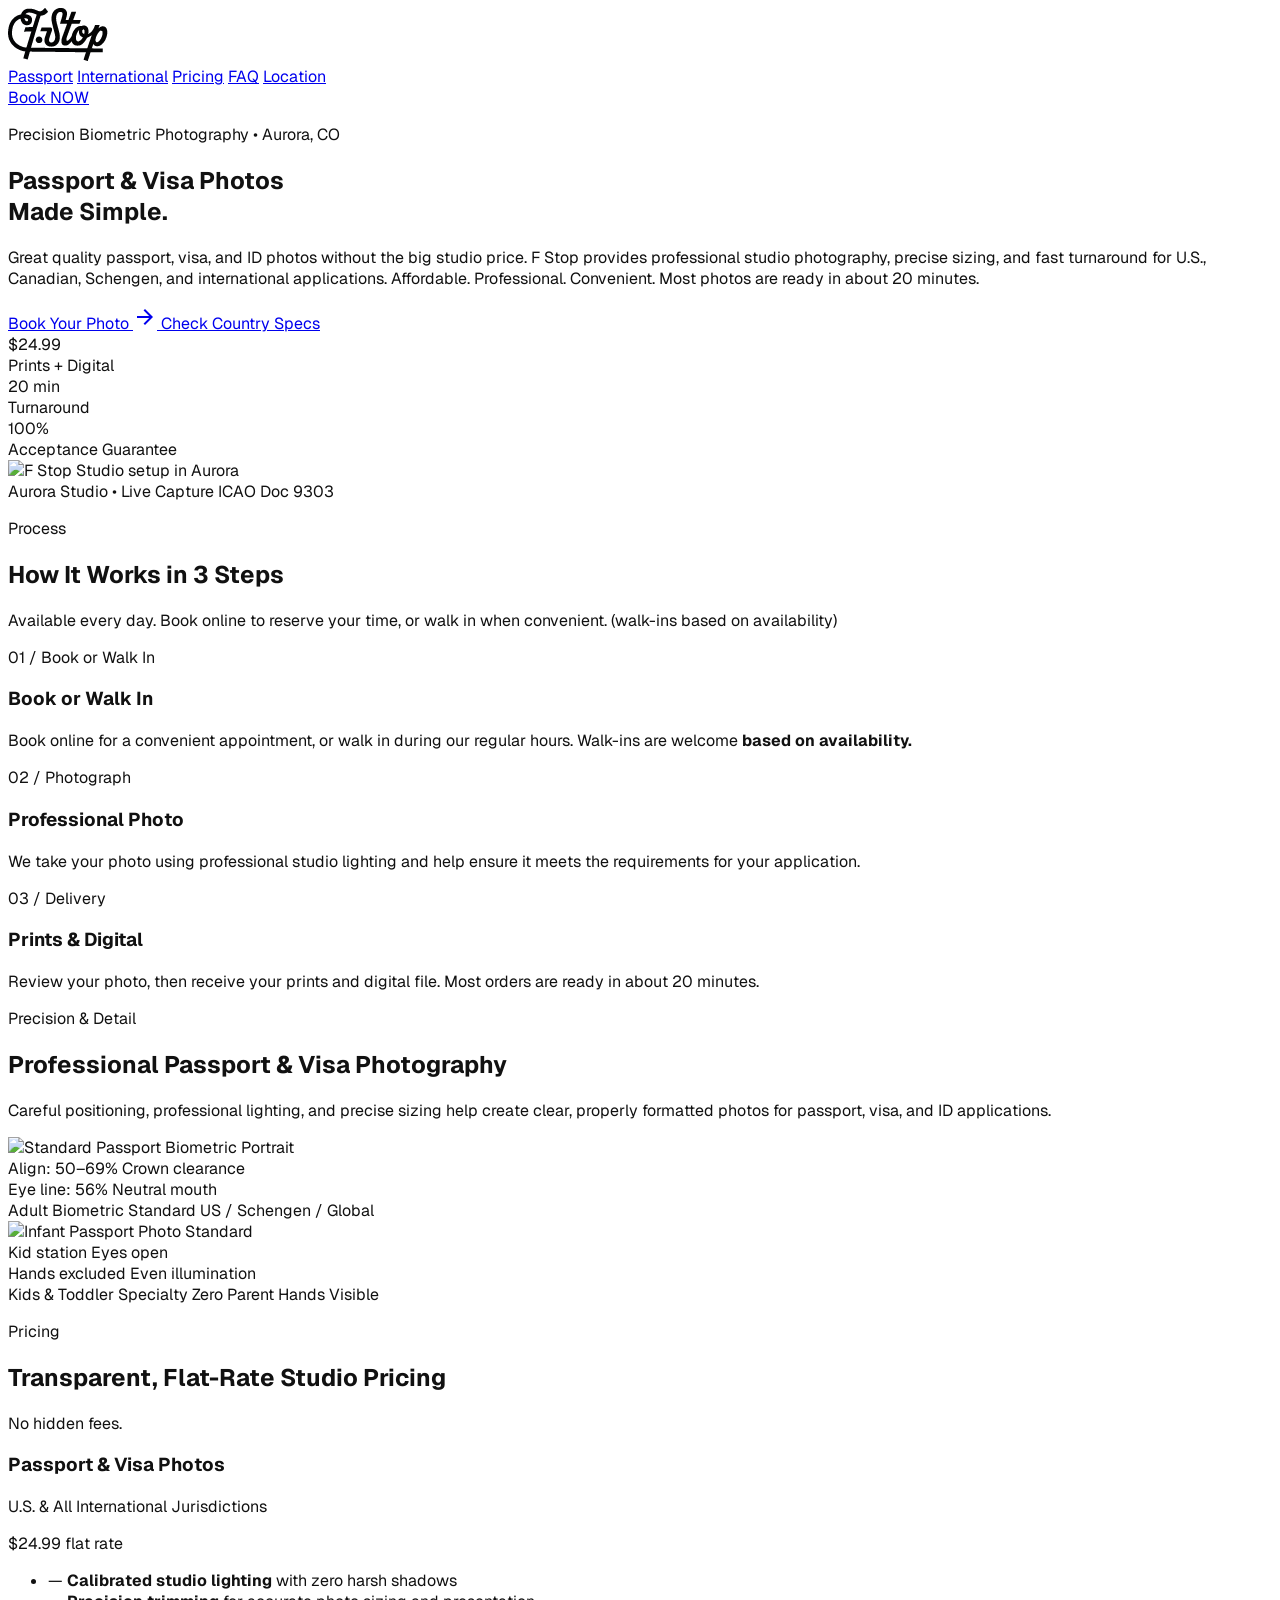
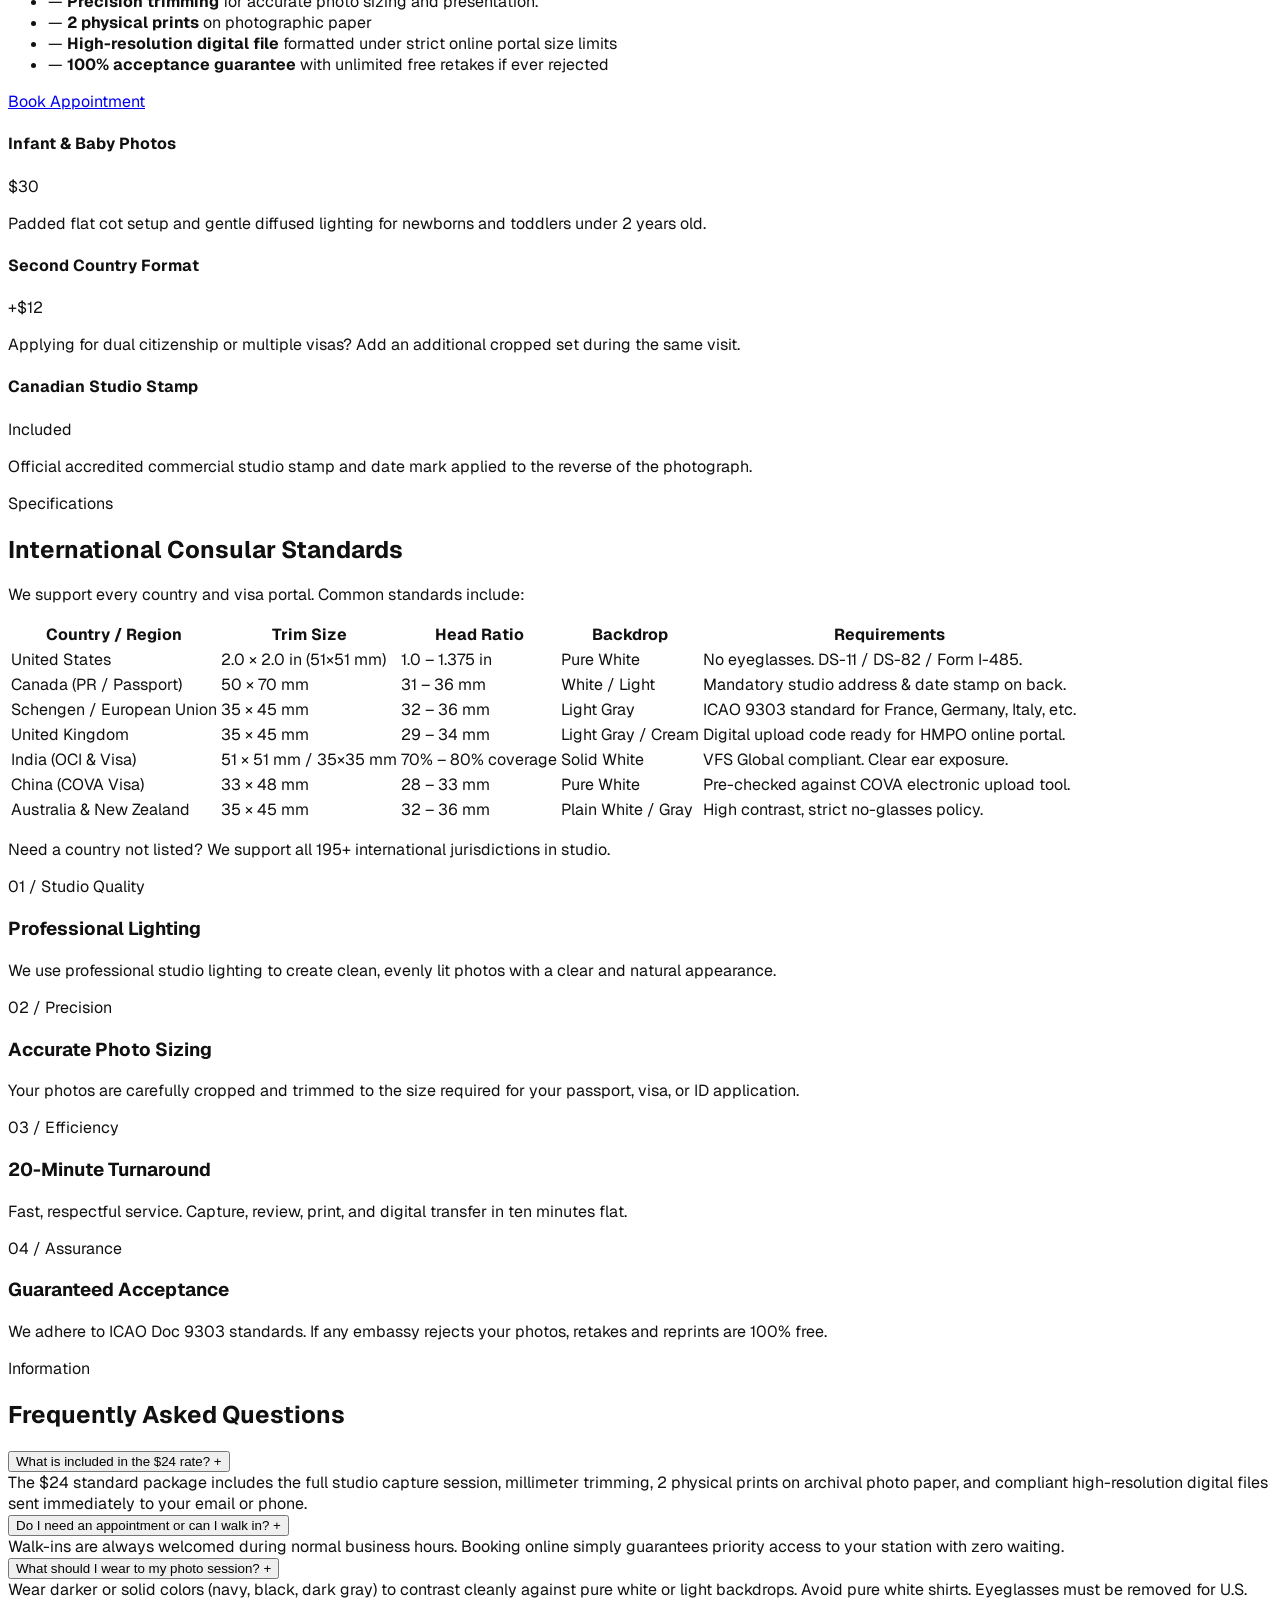
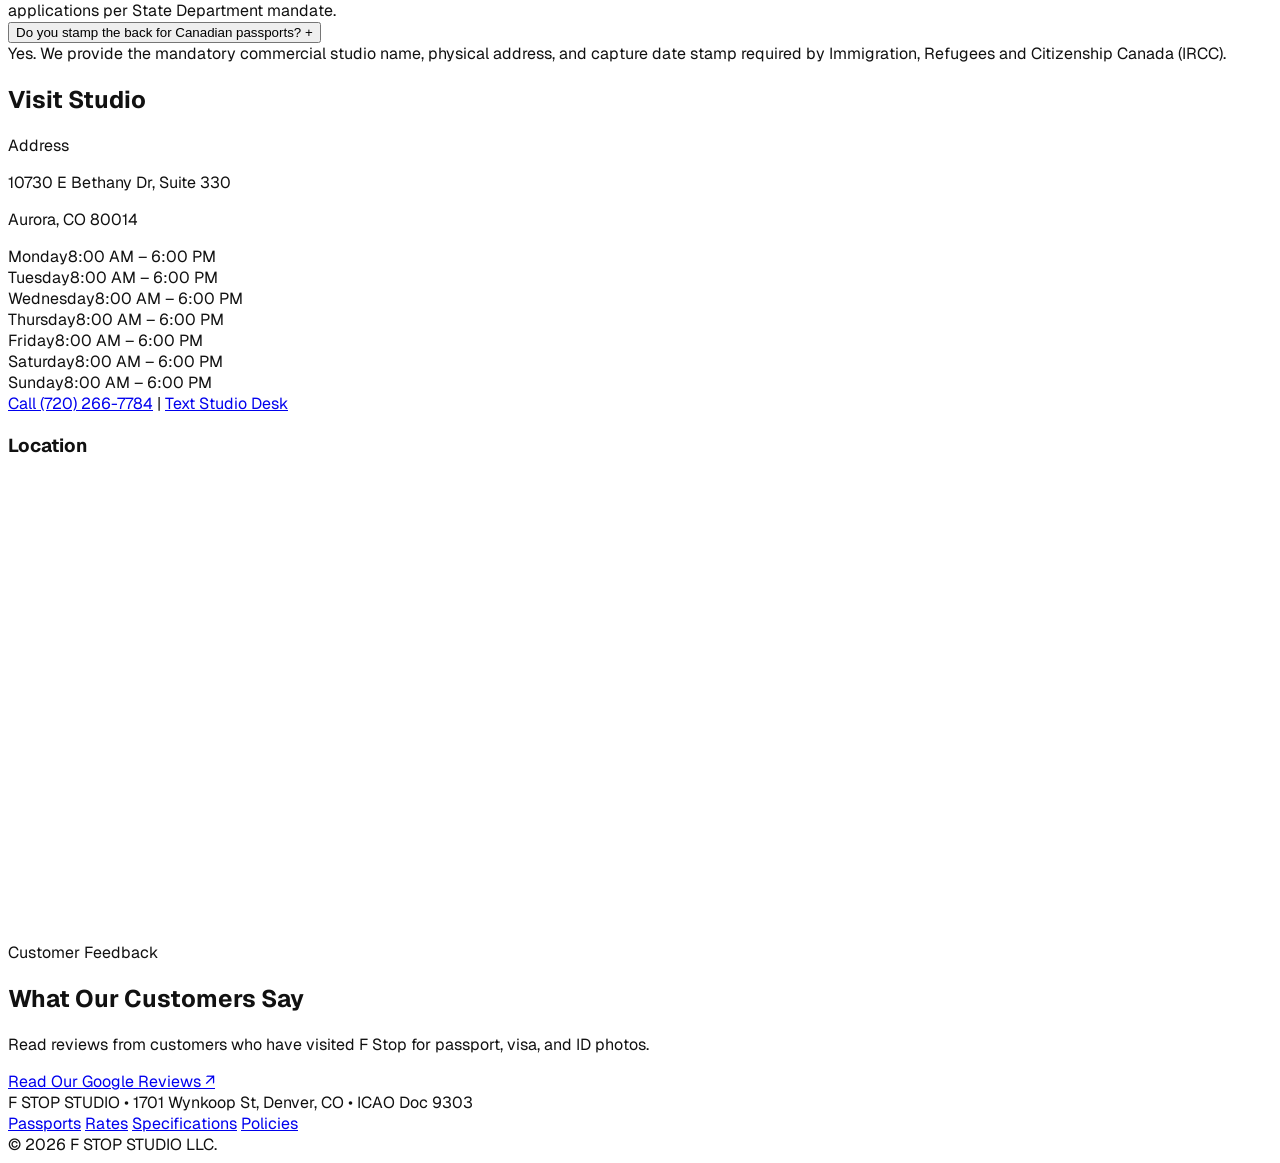
==== commit f99f9106: "finished added google review" ====
--- a/code.html
+++ b/code.html
@@ -91,7 +91,7 @@
 </div>
 <div class="pt-6 border-t border-border grid grid-cols-3 gap-6 text-left">
 <div>
-<div class="font-mono text-2xl font-medium tracking-tight">$19.45</div>
+<div class="font-mono text-2xl font-medium tracking-tight">$24.99</div>
 <div class="text-xs text-muted mt-1 font-mono uppercase">Prints + Digital</div>
 </div>
 <div>
@@ -218,7 +218,7 @@
 <p class="text-xs font-mono uppercase text-muted mt-1">U.S. &amp; All International Jurisdictions</p>
 </div>
 <div class="text-right">
-<span class="font-mono text-4xl font-semibold">$24</span>
+<span class="font-mono text-4xl font-semibold">$24.99</span>
 <span class="text-xs text-muted block font-mono">flat rate</span>
 </div>
 </div>
@@ -496,6 +496,32 @@
 </div>
 </section>
 </main>
+<section id="reviews" class="py-24 bg-white border-t border-border">
+  <div class="max-w-4xl mx-auto px-6 text-center">
+    <p class="font-mono text-xs uppercase tracking-[0.25em] text-muted mb-4">
+      Customer Feedback
+    </p>
+
+    <h2 class="text-4xl md:text-5xl font-semibold tracking-tight text-dark mb-6">
+      What Our Customers Say
+    </h2>
+
+    <p class="text-muted max-w-xl mx-auto mb-8">
+      Read reviews from customers who have visited F Stop for passport,
+      visa, and ID photos.
+    </p>
+
+    <a
+      href="https://maps.app.goo.gl/mBAeXUkJRUUMH2aH7"
+      target="_blank"
+      rel="noopener noreferrer"
+      class="inline-flex items-center justify-center px-6 py-3 bg-dark text-white text-sm font-medium hover:opacity-80 transition"
+    >
+      Read Our Google Reviews
+      <span class="ml-3">↗</span>
+    </a>
+  </div>
+</section>
 <!-- Minimalist Footer -->
 <footer class="border-t border-border py-12 bg-white">
 <div class="max-w-6xl mx-auto px-6 flex flex-col md:flex-row items-center justify-between gap-6 font-mono text-xs text-muted">
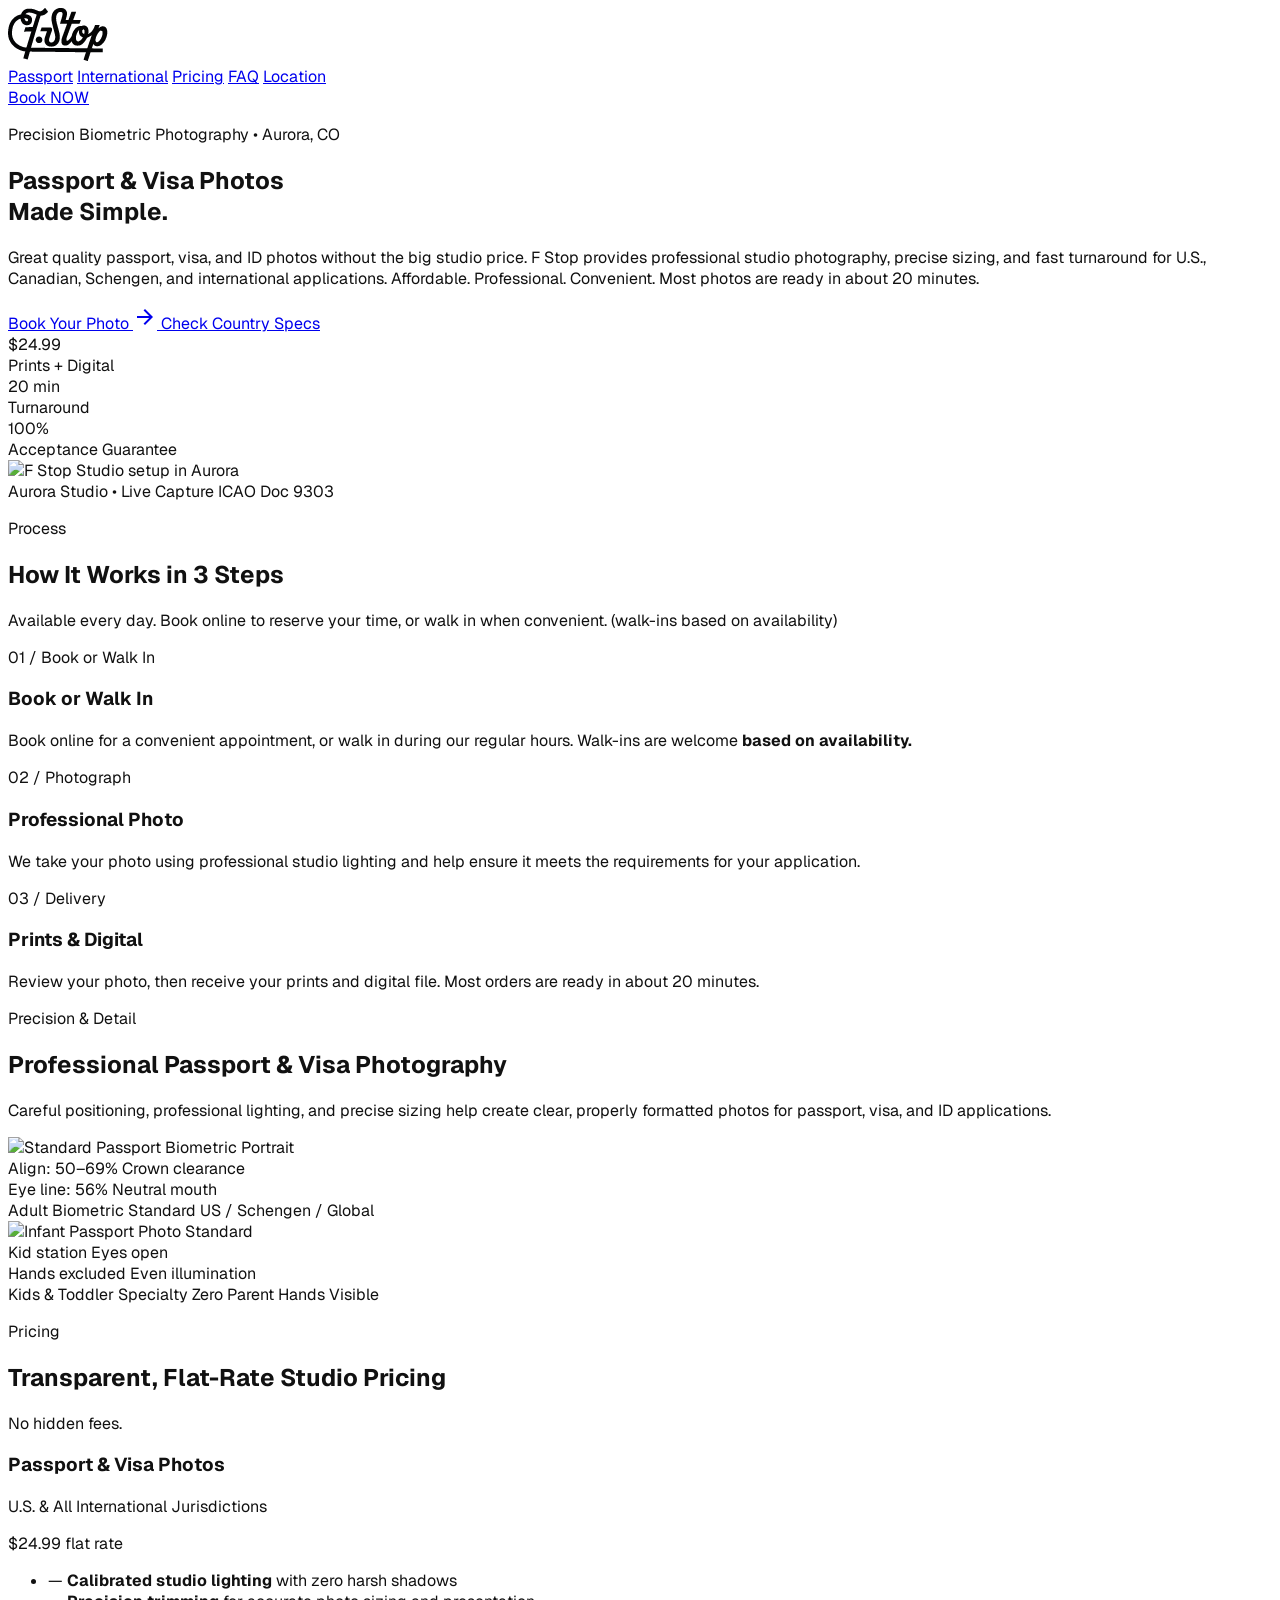
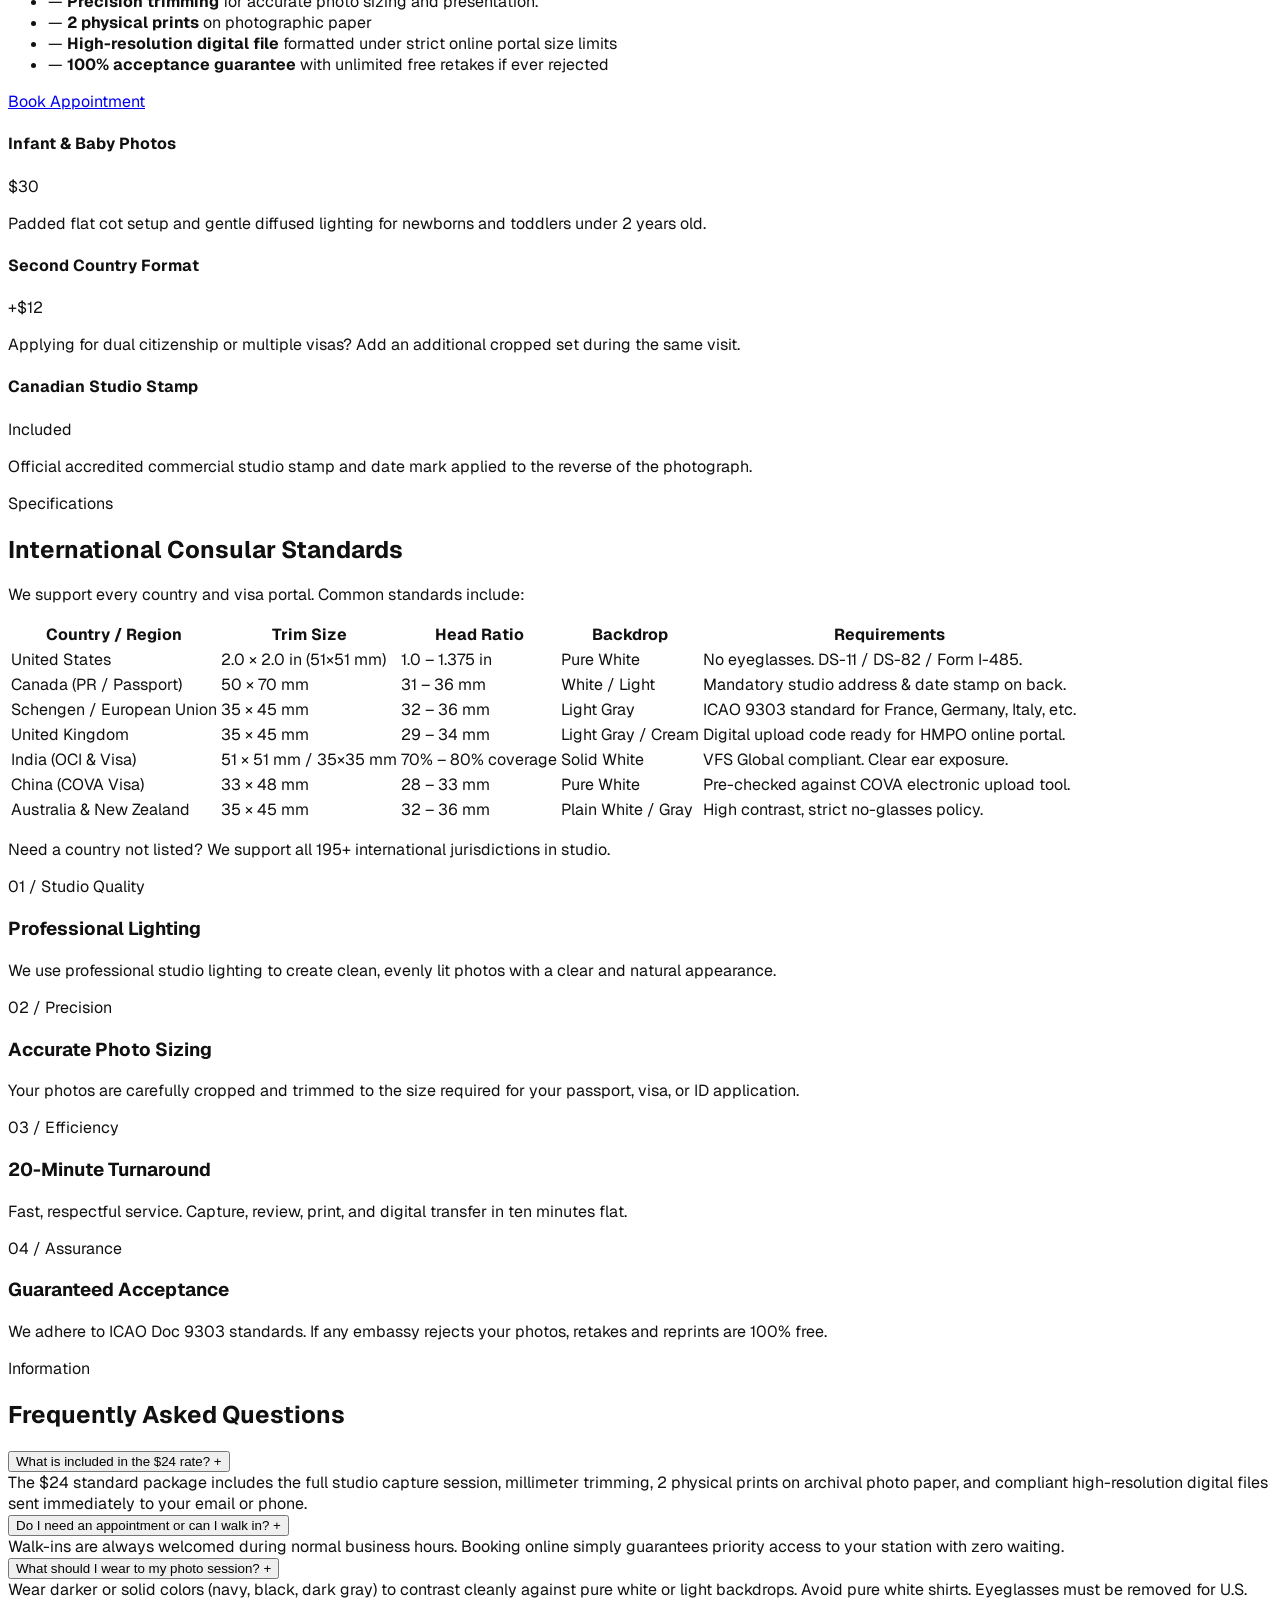
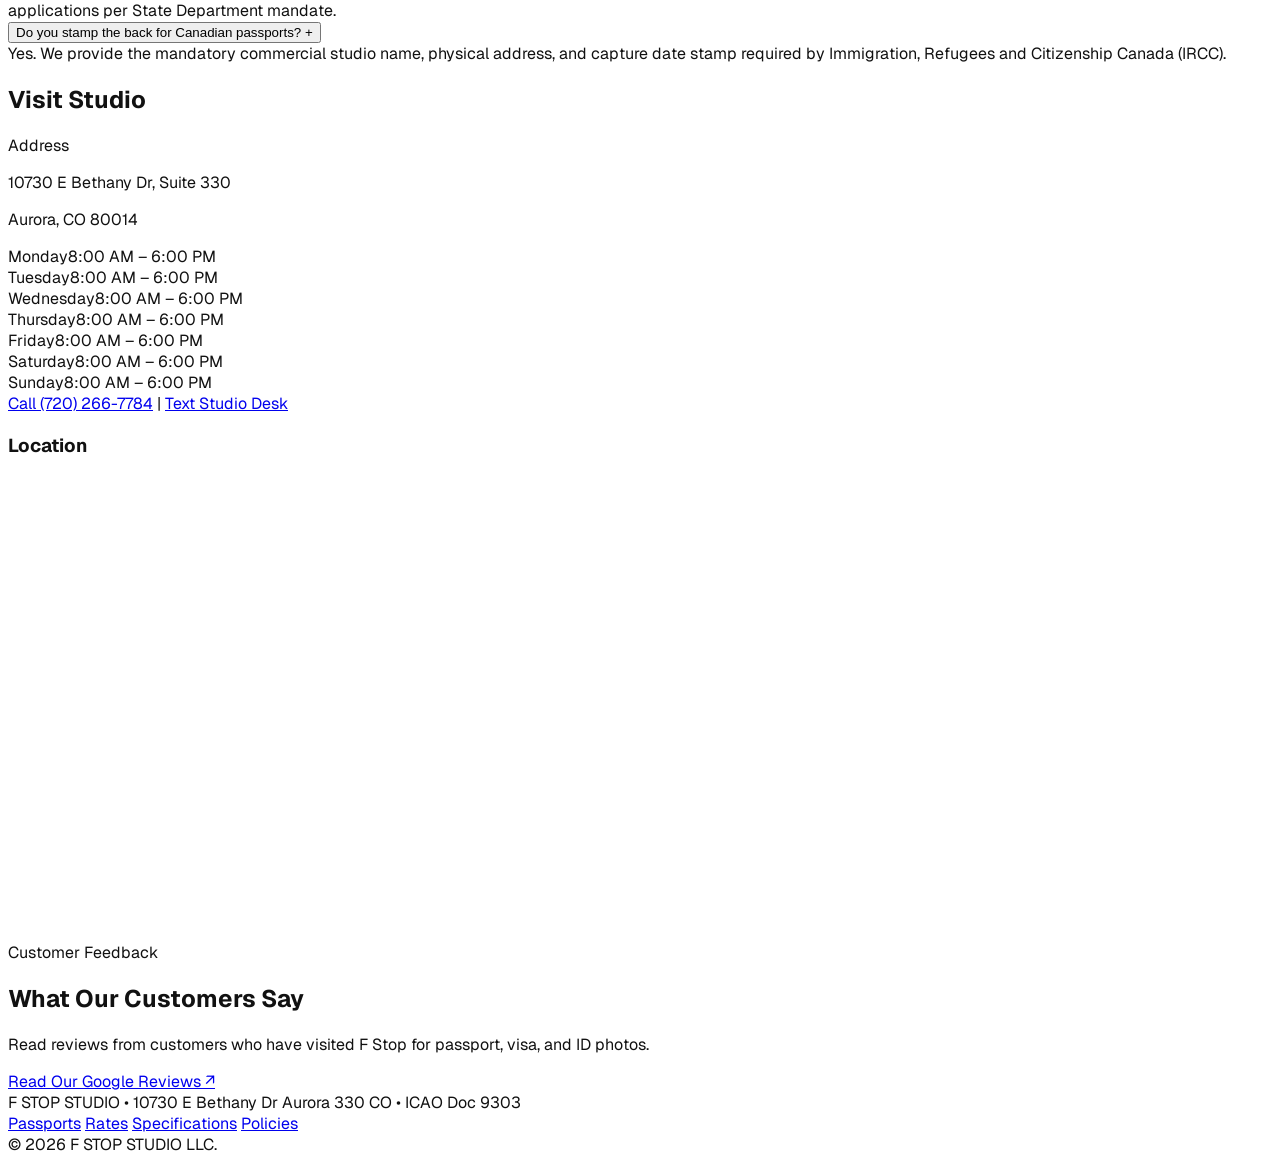
==== commit c01cda09: "Update address in code.html" ====
--- a/code.html
+++ b/code.html
@@ -528,7 +528,7 @@
 <div class="flex items-center gap-4">
 <span class="text-dark font-medium">F STOP STUDIO</span>
 <span>•</span>
-<span>1701 Wynkoop St, Denver, CO</span>
+<span>10730 E Bethany Dr Aurora 330 CO</span>
 <span>•</span>
 <span>ICAO Doc 9303</span>
 </div>
@@ -543,4 +543,4 @@
 </div>
 </div>
 </footer>
-</body></html>+</body></html>
